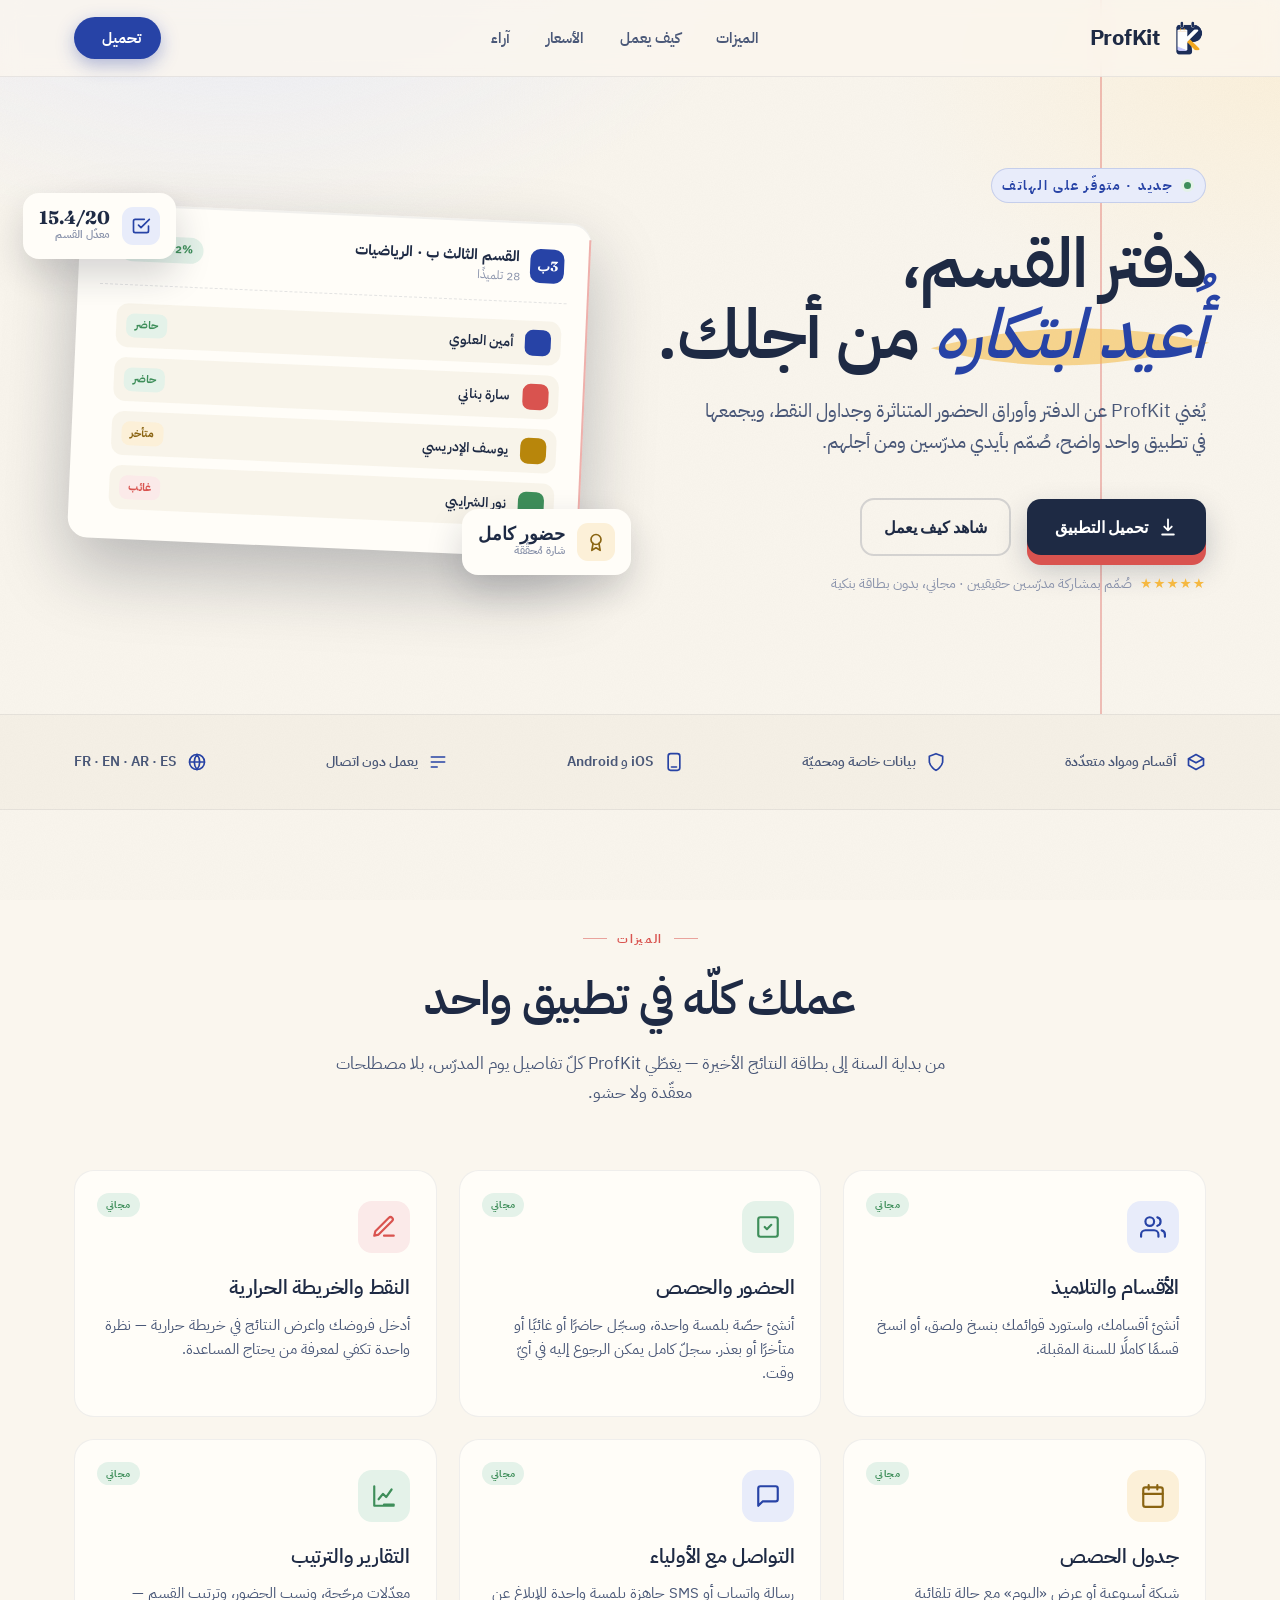
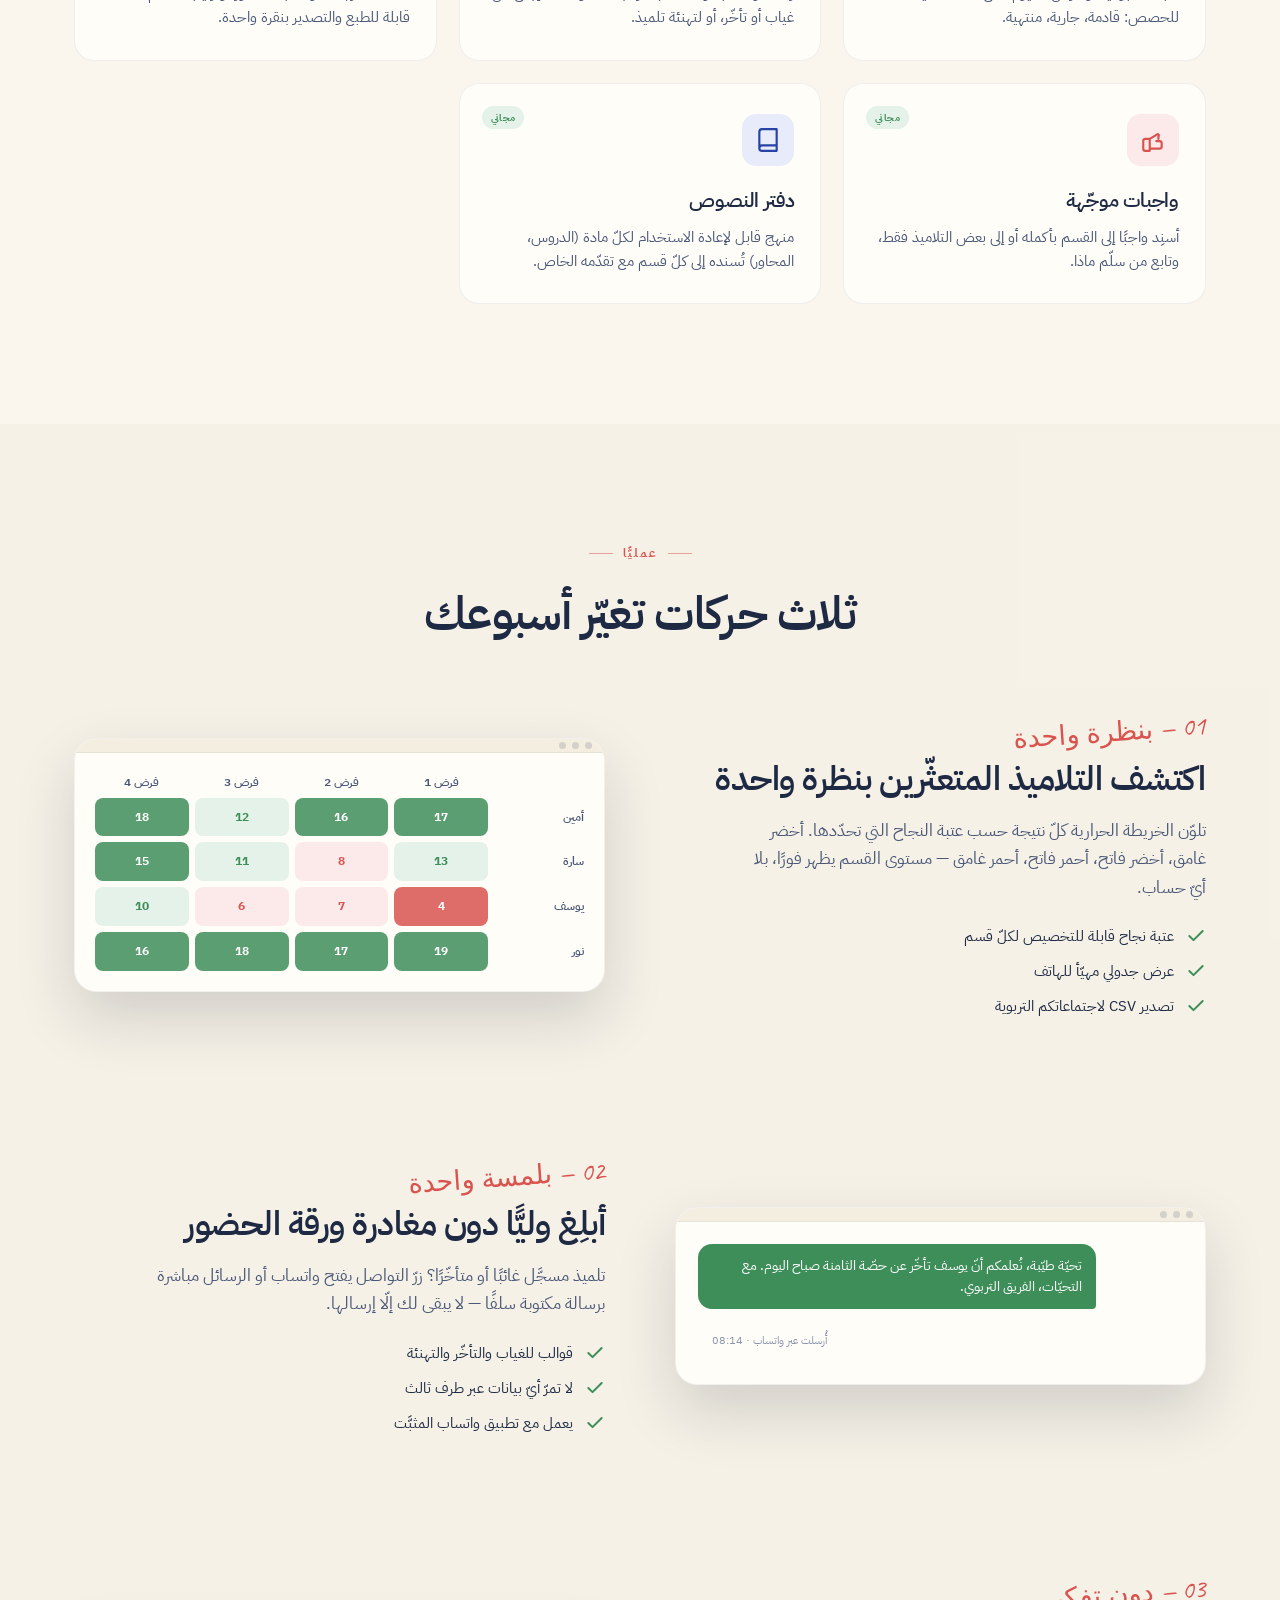
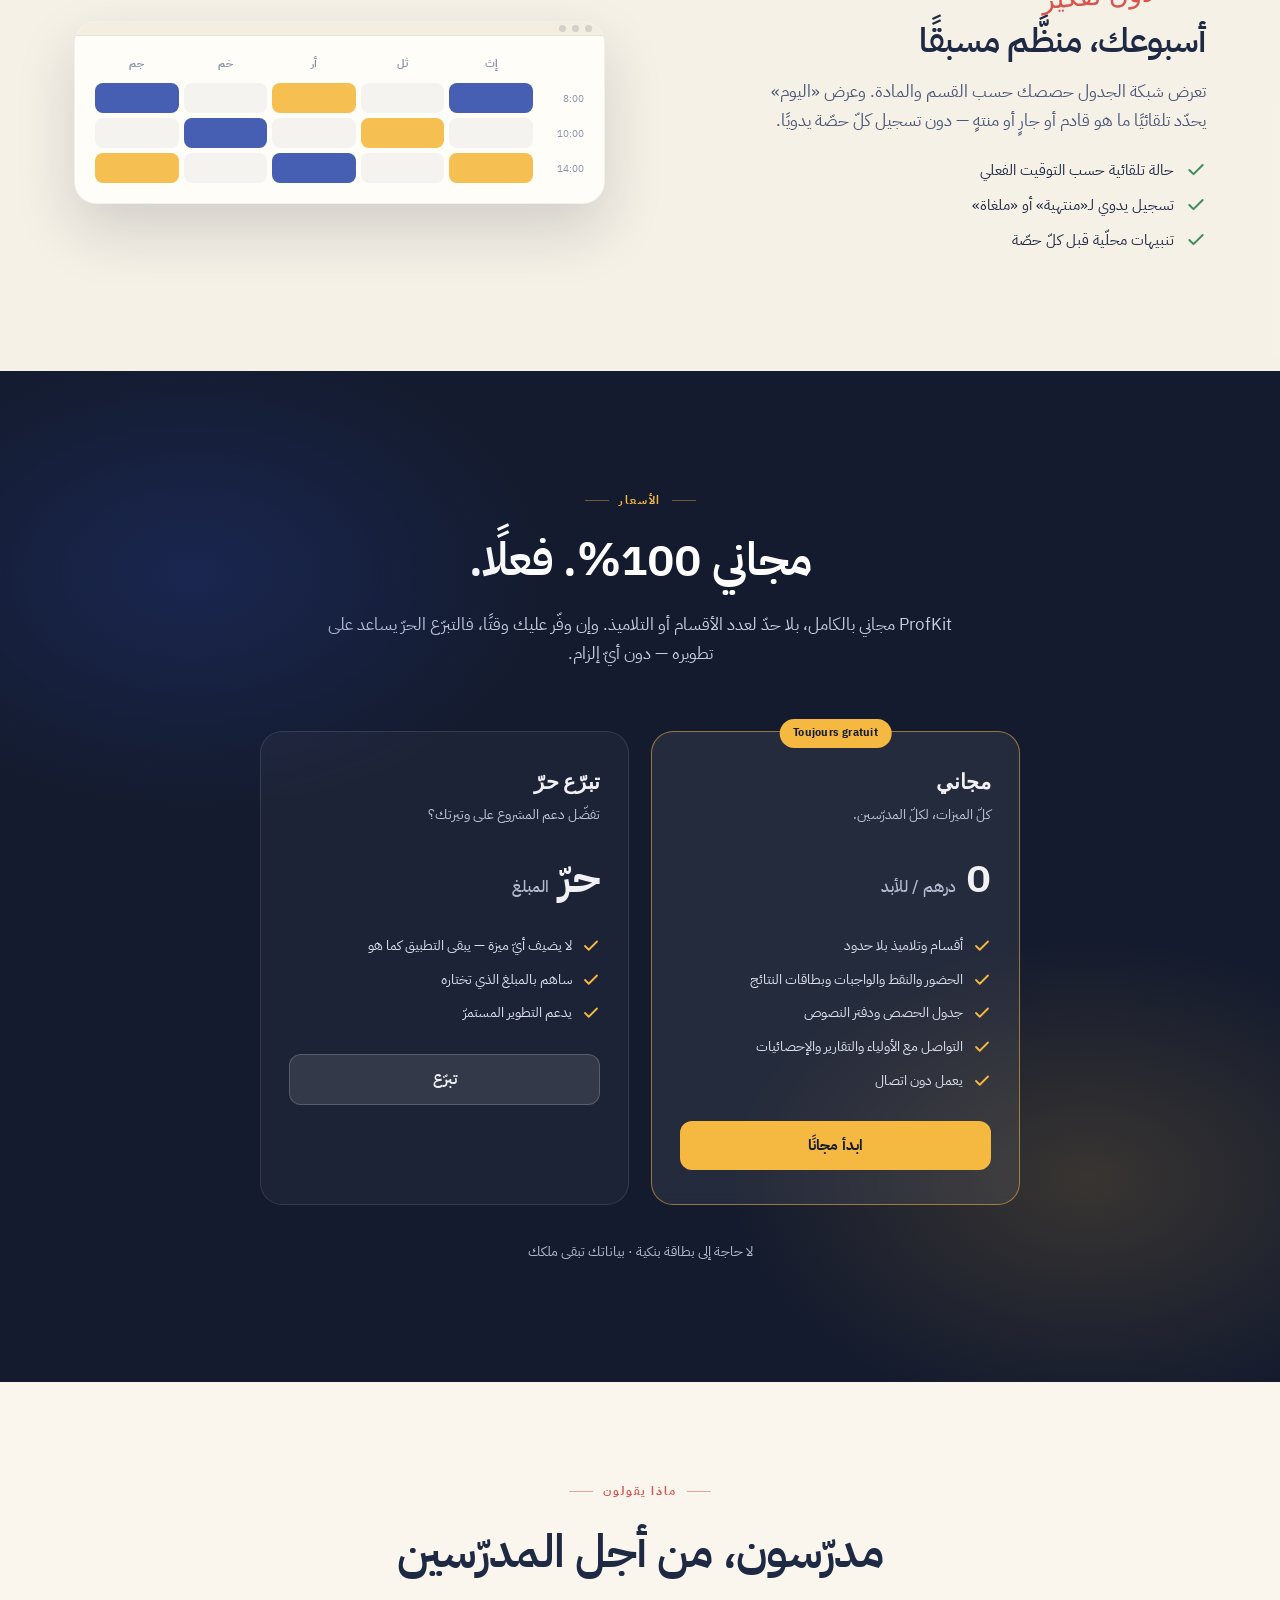
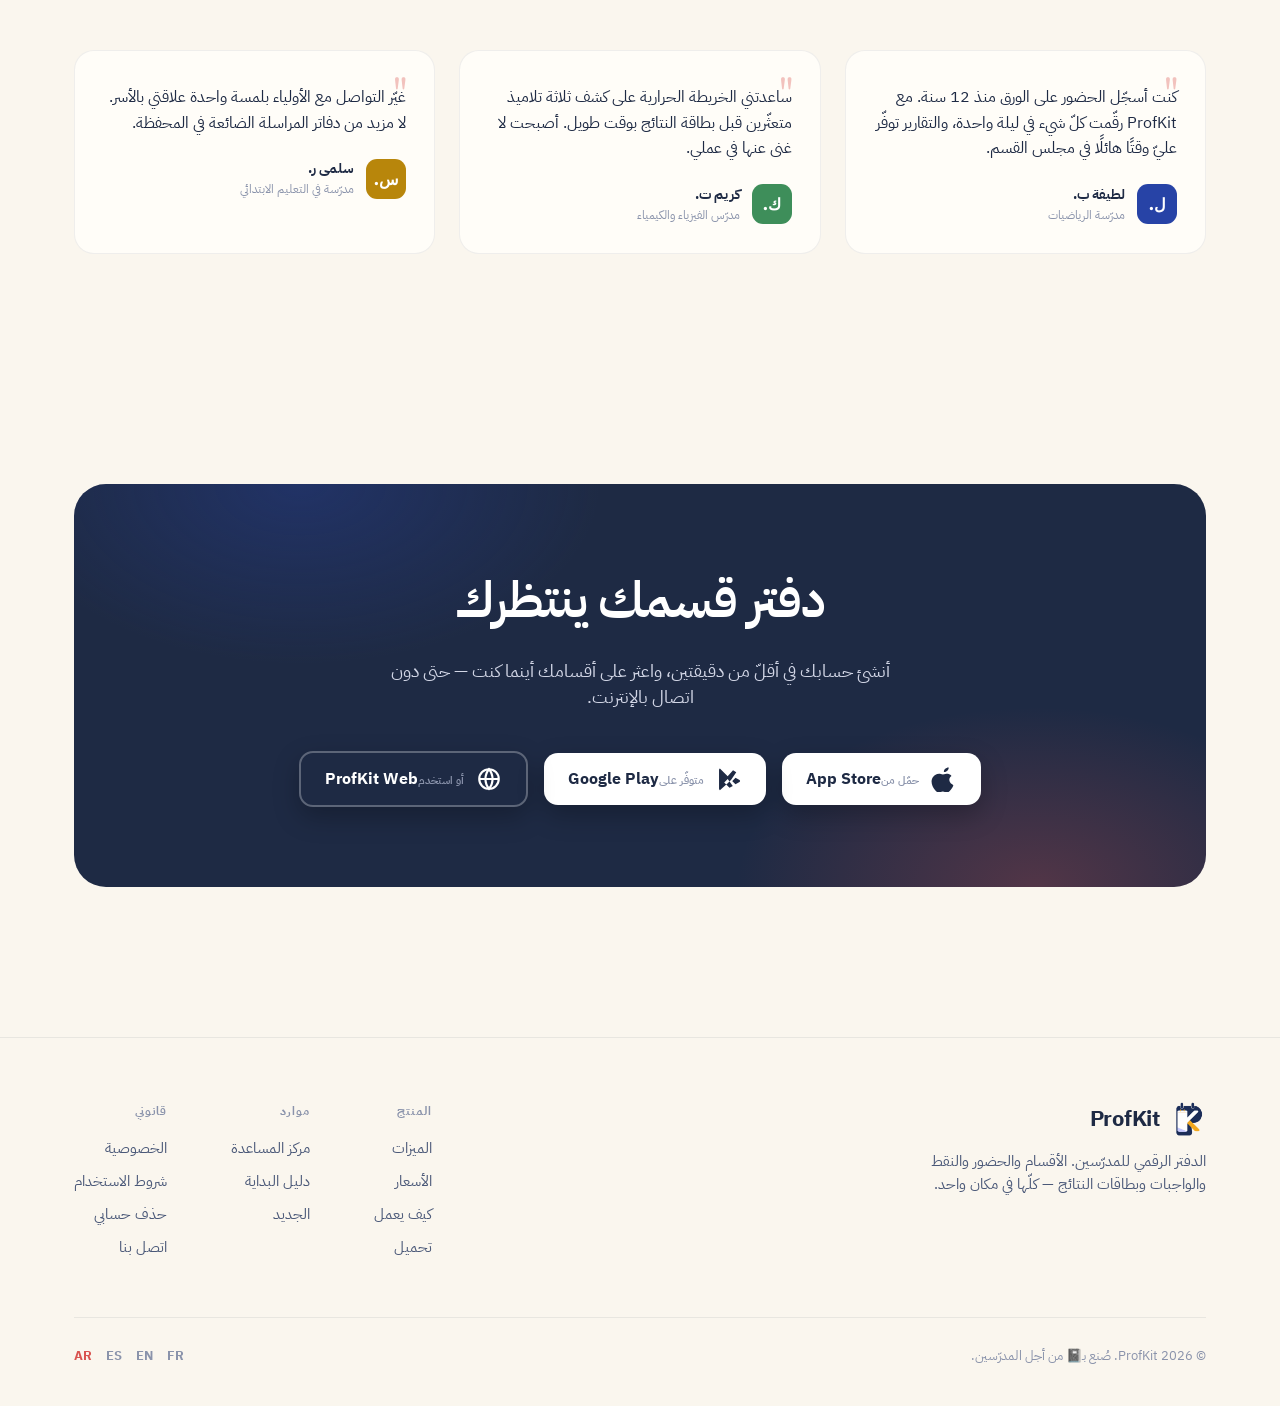
==== ar/index.html @ 63610c93 "Site public en quatre langues, sitemap et URL canoniques Présentation : générée depuis _i18n/source." ====
<!doctype html>
<html lang="ar" dir="rtl">
<head>
<meta charset="UTF-8" />
<meta name="viewport" content="width=device-width, initial-scale=1, viewport-fit=cover" />
<title>ProfKit — دفتر المدرّس الرقمي</title>
<meta name="description" content="ProfKit: الأقسام والحضور والنقط والواجبات وجدول الحصص وبطاقات النتائج — دفتر المدرّس من جديد. مجاني 100%، مع إمكانية التبرّع." />
<link rel="icon" href="[data-uri]" />

<link rel="preconnect" href="https://fonts.googleapis.com">
<link rel="preconnect" href="https://fonts.gstatic.com" crossorigin>
<link href="https://fonts.googleapis.com/css2?family=Fraunces:ital,opsz,wght@0,9..144,400;0,9..144,500;0,9..144,600;0,9..144,700;1,9..144,500&family=Caveat:wght@600;700&family=Source+Serif+4:ital,opsz,wght@0,8..60,400;0,8..60,500;0,8..60,600;1,8..60,500&display=swap" rel="stylesheet">

<style>
:root{
  --paper: 250 246 238;
  --paper-soft: 244 238 225;
  --paper-card: 255 253 248;
  --ink: 30 42 68;
  --ink-soft: 74 88 120;
  --ink-faint: 138 147 171;
  --pen: 39 67 166;
  --pen-deep: 29 51 128;
  --pen-wash: 232 236 250;
  --margin: 217 83 79;
  --margin-wash: 251 234 233;
  --highlight: 245 184 65;
  --highlight-wash: 252 240 216;
  --leaf: 62 142 90;
  --leaf-wash: 228 242 233;
  --navy: 20 27 46;
  --navy-soft: 30 40 66;
}
*,*::before,*::after{box-sizing:border-box;margin:0;padding:0}
html{scroll-behavior:smooth}
body{
  background: rgb(var(--paper));
  color: rgb(var(--ink));
  font-family:'Source Serif 4', Georgia, serif;
  line-height:1.5;
  -webkit-font-smoothing:antialiased;
  overflow-x:hidden;
}
img{max-width:100%;display:block}
a{color:inherit;text-decoration:none}
.display{font-family:'Fraunces', Georgia, serif;}
.hand{font-family:'Caveat', cursive;}

/* paper grain */
body::before{
  content:'';
  position:fixed; inset:0;
  pointer-events:none;
  z-index:1;
  opacity:.5;
  mix-blend-mode:multiply;
  background-image:url("data:image/svg+xml,%3Csvg xmlns='http://www.w3.org/2000/svg' width='180' height='180'%3E%3Cfilter id='n'%3E%3CfeTurbulence type='fractalNoise' baseFrequency='0.9' numOctaves='2' stitchTiles='stitch'/%3E%3CfeColorMatrix type='matrix' values='0 0 0 0 0  0 0 0 0 0  0 0 0 0 0  0 0 0 0.035 0'/%3E%3C/filter%3E%3Crect width='100%25' height='100%25' filter='url(%23n)'/%3E%3C/svg%3E");
}

.wrap{max-width:1180px; margin:0 auto; padding:0 24px}

/* ---------------- Nav ---------------- */
header.nav{
  position:fixed; top:0; left:0; right:0; z-index:100;
  background: rgb(var(--paper) / .82);
  backdrop-filter: blur(10px) saturate(1.4);
  border-bottom:1px solid rgb(var(--ink) / .08);
  transition: box-shadow .3s ease;
}
header.nav.scrolled{ box-shadow: 0 6px 24px rgb(var(--ink) / .06); }
.nav-inner{ display:flex; align-items:center; justify-content:space-between; height:76px; }
.brand{ display:flex; align-items:center; gap:12px; }
.brand img{ height:34px; width:auto; }
.brand-name{ font-family:'Fraunces', serif; font-weight:700; font-size:1.4rem; letter-spacing:-.01em; }
.nav-links{ display:flex; align-items:center; gap:36px; }
.nav-links a{
  font-size:.95rem; font-weight:600; color: rgb(var(--ink-soft));
  position:relative; padding:4px 0;
}
.nav-links a::after{
  content:''; position:absolute; left:0; bottom:-2px; height:2px; width:0;
  background: rgb(var(--margin)); transition: width .25s ease;
}
.nav-links a:hover{ color: rgb(var(--ink)); }
.nav-links a:hover::after{ width:100%; }
.nav-cta{
  display:inline-flex; align-items:center; gap:8px;
  background: rgb(var(--pen)); color:#fff !important;
  padding:10px 20px; border-radius:999px; font-weight:700; font-size:.92rem;
  box-shadow: 0 6px 18px rgb(var(--pen) / .35);
  transition: transform .2s ease, box-shadow .2s ease;
}
.nav-cta:hover{ transform: translateY(-2px); box-shadow: 0 10px 24px rgb(var(--pen) / .42); }
.nav-toggle{ display:none; }

/* ---------------- Hero ---------------- */
.hero{
  position:relative;
  padding:168px 0 120px;
  overflow:hidden;
  background:
    radial-gradient(ellipse 900px 500px at 18% -8%, rgb(var(--pen-wash) / .9), transparent 60%),
    radial-gradient(ellipse 700px 500px at 100% 10%, rgb(var(--highlight-wash) / .8), transparent 55%);
}
.hero .wrap{ position:relative; display:grid; grid-template-columns: 1.05fr .95fr; gap:56px; align-items:center; z-index:2; }
.hero-margin-rule{
  position:absolute; top:0; bottom:0; left:calc((100vw - 1180px)/2 + 128px);
  width:2px; background: rgb(var(--margin) / .35);
  z-index:1;
}
.eyebrow{
  display:inline-flex; align-items:center; gap:10px;
  font-size:.8rem; font-weight:700; letter-spacing:.14em; text-transform:uppercase;
  color: rgb(var(--pen)); background: rgb(var(--pen-wash)); border:1px solid rgb(var(--pen) / .18);
  padding:7px 14px 7px 10px; border-radius:999px; margin-bottom:26px;
}
.eyebrow .dot{ width:7px; height:7px; border-radius:50%; background: rgb(var(--leaf)); box-shadow:0 0 0 3px rgb(var(--leaf-wash)); }
h1.hero-title{
  font-size: clamp(2.6rem, 5.4vw, 4.4rem);
  font-weight:600; line-height:1.02; letter-spacing:-.02em;
  color: rgb(var(--ink));
}
h1.hero-title em{
  font-style:italic; font-weight:500; color: rgb(var(--pen));
  position:relative; display:inline-block;
}
h1.hero-title .stamp-word{ position:relative; display:inline-block; }
h1.hero-title .stamp-word svg{ position:absolute; left:-4%; top:-14%; width:108%; height:135%; z-index:-1; }
.hero-sub{
  margin-top:26px; font-size:1.2rem; color: rgb(var(--ink-soft)); max-width:46ch; line-height:1.6;
}
.hero-actions{ display:flex; flex-wrap:wrap; align-items:center; gap:16px; margin-top:40px; }
.btn{
  display:inline-flex; align-items:center; gap:10px; justify-content:center;
  font-weight:700; font-size:1rem; border-radius:14px; cursor:pointer; border:none;
  font-family:'Source Serif 4', Georgia, serif;
  transition: transform .22s cubic-bezier(.2,.8,.2,1), box-shadow .22s ease, background .22s ease;
}
.btn-primary{
  background: rgb(var(--ink)); color:#fff; padding:16px 28px;
  box-shadow: 0 10px 0 rgb(var(--margin)), 0 14px 30px rgb(var(--ink) / .25);
}
.btn-primary:hover{ transform: translate(0,-3px); box-shadow: 0 13px 0 rgb(var(--margin)), 0 20px 36px rgb(var(--ink) / .3); }
.btn-primary:active{ transform: translate(0,2px); box-shadow: 0 6px 0 rgb(var(--margin)), 0 8px 18px rgb(var(--ink) / .25); }
.btn-ghost{
  background: transparent; color: rgb(var(--ink)); padding:15px 22px;
  border:2px solid rgb(var(--ink) / .16);
}
.btn-ghost:hover{ border-color: rgb(var(--ink) / .4); transform: translateY(-2px); }
.btn svg{ width:20px; height:20px; flex:none; }
.hero-note{ margin-top:18px; font-size:.85rem; color: rgb(var(--ink-faint)); display:flex; align-items:center; gap:8px; }
.stars{ color: rgb(var(--highlight)); letter-spacing:1px; }

/* hero visual: notebook mock */
.hero-visual{ position:relative; perspective:1600px; }
.book-mock{
  position:relative; background: rgb(var(--paper-card));
  border-radius:20px; box-shadow: 0 30px 70px rgb(20 27 46 / .28), 0 2px 0 rgb(var(--ink) / .06) inset;
  transform: rotate(2.5deg);
  padding:22px 22px 26px;
  animation: float 6s ease-in-out infinite;
}
@keyframes float{ 0%,100%{ transform: rotate(2.5deg) translateY(0);} 50%{ transform: rotate(2.5deg) translateY(-10px);} }
.book-mock::before{
  content:''; position:absolute; left:0; top:16px; bottom:16px; width:2px; background: rgb(var(--margin) / .45);
}
.book-topbar{ display:flex; align-items:center; justify-content:space-between; padding:2px 4px 16px 18px; border-bottom:1px dashed rgb(var(--ink)/.12); }
.book-topbar .who{ display:flex; align-items:center; gap:10px; }
.avatar-sm{ width:34px; height:34px; border-radius:10px; background: rgb(var(--pen)); color:#fff; display:flex; align-items:center; justify-content:center; font-family:'Fraunces',serif; font-weight:700; font-size:.85rem; }
.book-topbar .name{ font-weight:700; font-size:.92rem; }
.book-topbar .sub{ font-size:.75rem; color: rgb(var(--ink-faint)); }
.pill{ font-size:.7rem; font-weight:700; background: rgb(var(--leaf-wash)); color: rgb(var(--leaf)); padding:5px 10px; border-radius:999px; }
.book-body{ padding:18px 4px 4px 18px; display:flex; flex-direction:column; gap:10px; }
.roll-row{ display:flex; align-items:center; gap:12px; padding:9px 10px; border-radius:12px; background: rgb(var(--paper-soft) / .6); }
.roll-row .dot-ava{ width:26px; height:26px; border-radius:8px; flex:none; }
.roll-row .rname{ font-size:.85rem; font-weight:600; flex:1; }
.chip{ font-size:.68rem; font-weight:700; padding:4px 9px; border-radius:8px; }
.chip.present{ background: rgb(var(--leaf-wash)); color: rgb(var(--leaf)); }
.chip.late{ background: rgb(var(--highlight-wash)); color:#8a6412; }
.chip.absent{ background: rgb(var(--margin-wash)); color: rgb(var(--margin)); }
.float-card{
  position:absolute; background: rgb(var(--paper-card)); border-radius:16px; padding:14px 16px;
  box-shadow: 0 16px 36px rgb(20 27 46 / .18); display:flex; align-items:center; gap:12px;
}
.float-card.grade{ top:-6%; right:-10%; animation: float 5s ease-in-out infinite; animation-delay:.3s; }
.float-card.badge{ bottom:-8%; left:-9%; animation: float 5.6s ease-in-out infinite; animation-delay:.6s; }
.float-card .ico{ width:38px; height:38px; border-radius:11px; display:flex; align-items:center; justify-content:center; flex:none; }
.float-card.grade .ico{ background: rgb(var(--pen-wash)); color: rgb(var(--pen)); }
.float-card.badge .ico{ background: rgb(var(--highlight-wash)); color:#8a6412; }
.float-card .big{ font-family:'Fraunces',serif; font-weight:700; font-size:1.15rem; line-height:1; }
.float-card .lbl{ font-size:.7rem; color: rgb(var(--ink-faint)); font-weight:600; }

/* ---------------- Logo strip ---------------- */
.strip{ padding:36px 0; border-top:1px solid rgb(var(--ink)/.07); border-bottom:1px solid rgb(var(--ink)/.07); background: rgb(var(--paper-soft)/.5); }
.strip .wrap{ display:flex; align-items:center; justify-content:space-between; gap:28px; flex-wrap:wrap; }
.strip-item{ display:flex; align-items:center; gap:10px; font-size:.9rem; font-weight:600; color: rgb(var(--ink-soft)); white-space:nowrap; }
.strip-item svg{ width:20px; height:20px; color: rgb(var(--pen)); flex:none; }

/* ---------------- Section shell ---------------- */
section{ padding:120px 0; position:relative; }
.section-head{ max-width:640px; margin:0 auto 64px; text-align:center; }
.kicker{
  font-size:.78rem; font-weight:700; letter-spacing:.16em; text-transform:uppercase; color: rgb(var(--margin));
  display:flex; align-items:center; justify-content:center; gap:10px; margin-bottom:16px;
}
.kicker::before,.kicker::after{ content:''; width:24px; height:1px; background: rgb(var(--margin)/.5); }
.section-title{ font-size: clamp(2rem, 3.6vw, 2.9rem); font-weight:600; letter-spacing:-.015em; }
.section-sub{ margin-top:16px; font-size:1.08rem; color: rgb(var(--ink-soft)); line-height:1.65; }

/* ---------------- Features grid ---------------- */
.feat-grid{ display:grid; grid-template-columns:repeat(3,1fr); gap:22px; }
.feat-card{
  background: rgb(var(--paper-card)); border:1px solid rgb(var(--ink)/.07); border-radius:20px; padding:30px 26px;
  position:relative; overflow:hidden;
  opacity:0; transform: translateY(28px);
  transition: transform .5s cubic-bezier(.2,.8,.2,1), box-shadow .3s ease, border-color .3s ease;
}
.feat-card.in{ opacity:1; transform:none; }
.feat-card:hover{ box-shadow: 0 20px 40px rgb(20 27 46 / .1); border-color: rgb(var(--ink)/.14); transform: translateY(-6px); }
.feat-card .fico{
  width:52px; height:52px; border-radius:14px; display:flex; align-items:center; justify-content:center; margin-bottom:20px;
}
.feat-card .fico svg{ width:26px; height:26px; }
.feat-card h3{ font-family:'Fraunces',serif; font-weight:600; font-size:1.22rem; margin-bottom:10px; letter-spacing:-.01em; }
.feat-card p{ color: rgb(var(--ink-soft)); font-size:.95rem; line-height:1.6; }
.feat-card .tag{
  position:absolute; top:22px; right:22px; font-size:.65rem; font-weight:700; letter-spacing:.04em;
  padding:4px 9px; border-radius:999px; text-transform:uppercase;
}
.tag.free{ background: rgb(var(--leaf-wash)); color: rgb(var(--leaf)); }
.tag.pro{ background: rgb(var(--highlight-wash)); color:#8a6412; }

/* icon color variants */
.c-pen{ background: rgb(var(--pen-wash)); color: rgb(var(--pen)); }
.c-margin{ background: rgb(var(--margin-wash)); color: rgb(var(--margin)); }
.c-leaf{ background: rgb(var(--leaf-wash)); color: rgb(var(--leaf)); }
.c-gold{ background: rgb(var(--highlight-wash)); color:#8a6412; }

/* ---------------- Showcase (alternating) ---------------- */
.showcase{ display:flex; flex-direction:column; gap:140px; }
.show-row{ display:grid; grid-template-columns:1fr 1fr; gap:70px; align-items:center; }
.show-row.rev .show-copy{ order:2; }
.show-row.rev .show-visual{ order:1; }
.show-index{ font-family:'Caveat', cursive; font-size:1.7rem; color: rgb(var(--margin)); transform: rotate(-4deg); display:inline-block; margin-bottom:8px; }
.show-copy h3{ font-family:'Fraunces',serif; font-weight:600; font-size:2.1rem; letter-spacing:-.015em; margin-bottom:18px; line-height:1.12; }
.show-copy p{ color: rgb(var(--ink-soft)); font-size:1.05rem; line-height:1.7; margin-bottom:22px; max-width:46ch; }
.show-list{ display:flex; flex-direction:column; gap:12px; }
.show-list li{ display:flex; align-items:flex-start; gap:12px; font-size:.96rem; color: rgb(var(--ink)); }
.show-list li svg{ width:20px; height:20px; flex:none; margin-top:2px; color: rgb(var(--leaf)); }
.show-visual{ position:relative; }
.show-visual .card{
  background: rgb(var(--paper-card)); border-radius:22px; box-shadow: 0 26px 60px rgb(20 27 46 / .16);
  border:1px solid rgb(var(--ink)/.06); overflow:hidden;
}
.mini-bar{ height:14px; background: rgb(var(--paper-soft)); border-bottom:1px solid rgb(var(--ink)/.06); display:flex; align-items:center; gap:6px; padding:0 12px; }
.mini-bar span{ width:7px; height:7px; border-radius:50%; background: rgb(var(--ink)/.15); }

/* heatmap demo */
.heatmap{ padding:20px; display:grid; grid-template-columns: 90px repeat(4,1fr); gap:6px; }
.heatmap .hcell{ border-radius:8px; padding:10px 6px; text-align:center; font-size:.78rem; font-weight:700; }
.heatmap .hname{ font-size:.78rem; font-weight:600; display:flex; align-items:center; color: rgb(var(--ink-soft)); }
.hh1{ background: rgb(var(--leaf) / .85); color:#fff; }
.hh2{ background: rgb(var(--leaf-wash)); color: rgb(var(--leaf)); }
.hh3{ background: rgb(var(--margin-wash)); color: rgb(var(--margin)); }
.hh4{ background: rgb(var(--margin) / .85); color:#fff; }

/* schedule grid demo */
.sched{ padding:20px; display:grid; grid-template-columns: 46px repeat(5,1fr); gap:5px; }
.sched .shead{ font-size:.68rem; font-weight:700; color: rgb(var(--ink-faint)); text-align:center; padding-bottom:6px; }
.sched .stime{ font-size:.65rem; color: rgb(var(--ink-faint)); padding-top:8px; }
.sched .sslot{ border-radius:8px; min-height:30px; }
.s-math{ background: rgb(var(--pen) / .85); }
.s-phys{ background: rgb(var(--highlight) / .9); }
.s-emp{ background: rgb(var(--ink)/.045); }

/* chat/whatsapp demo */
.chatcard{ padding:22px; display:flex; flex-direction:column; gap:12px; }
.bubble{ max-width:82%; padding:12px 14px; border-radius:14px; font-size:.86rem; line-height:1.5; }
.bubble.out{ align-self:flex-end; background: rgb(var(--leaf)); color:#fff; border-bottom-right-radius:4px; }
.bubble.meta{ font-size:.68rem; color: rgb(var(--ink-faint)); align-self:flex-end; }

/* ---------------- Monetization / pricing ---------------- */
.pricing-wrap{ background: rgb(var(--navy)); color: rgb(240 240 245); position:relative; overflow:hidden; }
.pricing-wrap::before{
  content:''; position:absolute; inset:0;
  background: radial-gradient(600px 400px at 15% 20%, rgb(var(--pen) / .28), transparent 60%),
              radial-gradient(600px 400px at 85% 80%, rgb(var(--highlight) / .16), transparent 60%);
}
.pricing-wrap .section-title, .pricing-wrap .kicker{ color:#fff; }
.pricing-wrap .kicker{ color: rgb(var(--highlight)); }
.pricing-wrap .kicker::before,.pricing-wrap .kicker::after{ background: rgb(var(--highlight)/.4); }
.pricing-wrap .section-sub{ color: rgb(200 206 224); }
.price-grid{ display:grid; grid-template-columns:repeat(3,1fr); gap:22px; position:relative; z-index:2; }
.price-card{
  background: rgb(255 255 255 / .04); border:1px solid rgb(255 255 255 / .1); border-radius:22px; padding:34px 28px;
  backdrop-filter: blur(6px);
  transition: transform .3s ease, border-color .3s ease, background .3s ease;
}
.price-card:hover{ transform: translateY(-6px); border-color: rgb(255 255 255 / .22); background: rgb(255 255 255 / .06); }
.price-card.featured{ border-color: rgb(var(--highlight) / .55); background: rgb(255 255 255 / .07); position:relative; }
.price-card.featured::after{
  content:'Toujours gratuit'; position:absolute; top:-13px; left:50%; transform:translateX(-50%);
  background: rgb(var(--highlight)); color: rgb(var(--navy)); font-size:.7rem; font-weight:800;
  padding:6px 14px; border-radius:999px; letter-spacing:.02em;
}
.price-name{ font-family:'Fraunces',serif; font-weight:600; font-size:1.3rem; margin-bottom:6px; }
.price-desc{ font-size:.88rem; color: rgb(190 196 218); margin-bottom:22px; }
.price-amount{ font-family:'Fraunces',serif; font-size:2.6rem; font-weight:600; }
.price-amount span{ font-size:1rem; font-weight:500; color: rgb(180 186 210); }
.price-list{ margin:26px 0 30px; display:flex; flex-direction:column; gap:12px; }
.price-list li{ display:flex; gap:10px; font-size:.9rem; color: rgb(220 224 238); align-items:flex-start; }
.price-list li svg{ width:18px; height:18px; color: rgb(var(--highlight)); flex:none; margin-top:2px; }
.price-btn{
  display:block; text-align:center; width:100%; padding:13px; border-radius:12px; font-weight:700; font-size:.94rem;
  background: rgb(255 255 255 / .1); border:1px solid rgb(255 255 255 / .18); transition: background .2s ease, transform .2s ease;
}
.price-btn:hover{ background: rgb(255 255 255 / .18); transform: translateY(-2px); }
.price-card.featured .price-btn{ background: rgb(var(--highlight)); color: rgb(var(--navy)); border:none; }
.price-card.featured .price-btn:hover{ background: rgb(255 205 110); }
.price-note{ text-align:center; margin-top:36px; font-size:.88rem; color: rgb(180 186 210); position:relative; z-index:2; }

/* ---------------- Testimonial ---------------- */
.testi-strip{ padding:100px 0; }
.testi-grid{ display:grid; grid-template-columns:repeat(3,1fr); gap:24px; }
.testi-card{
  background: rgb(var(--paper-card)); border:1px solid rgb(var(--ink)/.07); border-radius:20px; padding:28px;
  position:relative;
}
.testi-quote{ font-family:'Fraunces',serif; font-size:2.4rem; color: rgb(var(--margin)/.35); line-height:0; position:relative; top:14px; }
.testi-card p{ font-size:.98rem; line-height:1.65; color: rgb(var(--ink)); margin:6px 0 22px; }
.testi-who{ display:flex; align-items:center; gap:12px; }
.testi-who .ava{ width:40px; height:40px; border-radius:11px; display:flex; align-items:center; justify-content:center; font-family:'Fraunces',serif; font-weight:700; color:#fff; }
.testi-who .n{ font-weight:700; font-size:.9rem; }
.testi-who .r{ font-size:.78rem; color: rgb(var(--ink-faint)); }

/* ---------------- Platforms / final CTA ---------------- */
.cta-final{ position:relative; padding:130px 0 150px; overflow:hidden; }
.cta-card{
  background: rgb(var(--ink)); color:#fff; border-radius:32px; padding:80px 60px; text-align:center; position:relative; overflow:hidden;
}
.cta-card::before{
  content:''; position:absolute; inset:0;
  background: radial-gradient(500px 300px at 20% 0%, rgb(var(--pen)/.35), transparent 60%),
              radial-gradient(500px 300px at 85% 100%, rgb(var(--margin)/.28), transparent 60%);
}
.cta-card > *{ position:relative; z-index:2; }
.cta-card h2{ font-family:'Fraunces',serif; font-weight:600; font-size: clamp(2rem,4vw,3.1rem); letter-spacing:-.02em; max-width:16ch; margin:0 auto 20px; }
.cta-card p{ color: rgb(210 214 230); font-size:1.1rem; max-width:48ch; margin:0 auto 40px; }
.store-row{ display:flex; align-items:center; justify-content:center; gap:16px; flex-wrap:wrap; }
.store-btn{
  display:flex; align-items:center; gap:12px; background:#fff; color: rgb(var(--ink)); padding:13px 24px; border-radius:14px;
  font-weight:700; transition: transform .2s ease, box-shadow .2s ease; box-shadow:0 10px 26px rgb(0 0 0/.25);
}
.store-btn:hover{ transform: translateY(-3px); }
.store-btn svg{ width:26px; height:26px; }
.store-btn .stxt{ text-align:left; line-height:1.15; }
.store-btn .stxt .s1{ font-size:.68rem; color: rgb(var(--ink-faint)); font-weight:600; }
.store-btn .stxt .s2{ font-size:1rem; }
.web-btn{ background: transparent; border:2px solid rgb(255 255 255/.28); color:#fff; }
.web-btn:hover{ border-color:#fff; }

/* ---------------- Footer ---------------- */
footer{ padding:64px 0 40px; border-top:1px solid rgb(var(--ink)/.08); }
.foot-top{ display:flex; justify-content:space-between; gap:40px; flex-wrap:wrap; margin-bottom:48px; }
.foot-brand{ max-width:320px; }
.foot-brand .brand{ margin-bottom:14px; }
.foot-brand p{ color: rgb(var(--ink-soft)); font-size:.92rem; line-height:1.6; }
.foot-cols{ display:flex; gap:64px; flex-wrap:wrap; }
.foot-col h4{ font-size:.78rem; letter-spacing:.08em; text-transform:uppercase; color: rgb(var(--ink-faint)); margin-bottom:16px; font-weight:700; }
.foot-col a{ display:block; font-size:.92rem; color: rgb(var(--ink-soft)); margin-bottom:11px; transition: color .2s ease; }
.foot-col a:hover{ color: rgb(var(--pen)); }
.foot-bottom{ display:flex; justify-content:space-between; align-items:center; flex-wrap:wrap; gap:14px; padding-top:28px; border-top:1px solid rgb(var(--ink)/.08); font-size:.82rem; color: rgb(var(--ink-faint)); }
.foot-langs{ display:flex; gap:14px; }
.foot-langs a{ color: rgb(var(--ink-faint)); text-decoration:none; font-weight:700; transition: color .2s ease; }
.foot-langs a:hover{ color: rgb(var(--margin)); }
.foot-langs a[aria-current="page"]{ color: rgb(var(--margin)); }

/* ---------------- reveal utility ---------------- */
[data-reveal]{ opacity:0; transform: translateY(24px); transition: opacity .6s cubic-bezier(.2,.8,.2,1), transform .6s cubic-bezier(.2,.8,.2,1); }
[data-reveal].in{ opacity:1; transform:none; }

/* ---------------- responsive ---------------- */
@media (max-width: 980px){
  .nav-links{ display:none; }
  .hero .wrap{ grid-template-columns:1fr; }
  .hero-visual{ order:-1; max-width:460px; margin:0 auto; }
  .hero-margin-rule{ display:none; }
  .feat-grid{ grid-template-columns:repeat(2,1fr); }
  .show-row, .show-row.rev{ grid-template-columns:1fr; }
  .show-row.rev .show-copy, .show-row.rev .show-visual{ order:initial; }
  .price-grid{ grid-template-columns:1fr; max-width:420px; margin:0 auto; }
  .testi-grid{ grid-template-columns:1fr; }
  .cta-card{ padding:60px 28px; }
  .strip .wrap{ justify-content:center; }
}
@media (max-width: 620px){
  .feat-grid{ grid-template-columns:1fr; }
  .hero{ padding-top:120px; }
  section{ padding:80px 0; }
  .cta-card{ border-radius:24px; }
}
</style>
<link href="https://fonts.googleapis.com/css2?family=IBM+Plex+Sans+Arabic:wght@400;500;600;700&display=swap" rel="stylesheet">
<style>
/* --- Arabe : police et miroir de la mise en page ------------------------
   Les sept règles ci-dessous sont les seules propriétés à direction
   physique de la feuille principale. Tout le reste est symétrique ou géré
   par flexbox, qui suit déjà `dir`. */
[dir="rtl"] body,
[dir="rtl"] h1, [dir="rtl"] h2, [dir="rtl"] h3, [dir="rtl"] h4,
[dir="rtl"] .hero-title, [dir="rtl"] .section-title,
[dir="rtl"] .price-amount, [dir="rtl"] .kicker, [dir="rtl"] .brand-name{
  font-family:'IBM Plex Sans Arabic', system-ui, 'Segoe UI', Tahoma, sans-serif;
}
[dir="rtl"] .nav-links a::after{ left:auto; right:0; }
[dir="rtl"] .hero-margin-rule{ left:auto; right:calc((100vw - 1180px)/2 + 128px); }
[dir="rtl"] .book-mock::before{ left:auto; right:0; }
[dir="rtl"] .float-card.grade{ right:auto; left:-10%; }
[dir="rtl"] .float-card.badge{ left:auto; right:-9%; }
[dir="rtl"] .feat-card .tag{ right:auto; left:22px; }
[dir="rtl"] .store-btn .stxt{ text-align:right; }
</style>
</head>
<body>

<header class="nav" id="siteNav">
  <div class="wrap nav-inner">
    <a href="#top" class="brand">
      <img src="[data-uri]" alt="ProfKit" />
      <span class="brand-name">ProfKit</span>
    </a>
    <nav class="nav-links">
      <a href="#fonctionnalites">الميزات</a>
      <a href="#comment">كيف يعمل</a>
      <a href="#tarifs">الأسعار</a>
      <a href="#avis">آراء</a>
    </nav>
    <a href="#telecharger" class="nav-cta">
      تحميل
      <svg viewBox="0 0 24 24" fill="none"><path d="M12 4v11m0 0-4-4m4 4 4-4M5 19h14" stroke="currentColor" stroke-width="2" stroke-linecap="round" stroke-linejoin="round"/></svg>
    </a>
  </div>
</header>

<main id="top">

  <!-- ============ HERO ============ -->
  <section class="hero">
    <div class="hero-margin-rule" aria-hidden="true"></div>
    <div class="wrap">
      <div class="hero-copy">
        <span class="eyebrow"><span class="dot"></span> جديد · متوفّر على الهاتف</span>
        <h1 class="hero-title">
          دفتر القسم،<br/>
          <span class="stamp-word">
            <svg viewBox="0 0 300 90" preserveAspectRatio="none"><path d="M8,55 Q150,90 292,50 Q150,20 8,55" fill="rgb(245 184 65 / .55)"/></svg>
            <em>أُعيد ابتكاره</em>
          </span> من أجلك.
        </h1>
        <p class="hero-sub">يُغني ProfKit عن الدفتر وأوراق الحضور المتناثرة وجداول النقط، ويجمعها في تطبيق واحد واضح، صُمّم بأيدي مدرّسين ومن أجلهم.</p>
        <div class="hero-actions">
          <a href="#telecharger" class="btn btn-primary">
            <svg viewBox="0 0 24 24" fill="none"><path d="M12 3v13m0 0-4.5-4.5M12 16l4.5-4.5M5 21h14" stroke="currentColor" stroke-width="2.2" stroke-linecap="round" stroke-linejoin="round"/></svg>
            تحميل التطبيق
          </a>
          <a href="#comment" class="btn btn-ghost">شاهد كيف يعمل</a>
        </div>
        <p class="hero-note"><span class="stars">★★★★★</span> صُمّم بمشاركة مدرّسين حقيقيين · مجاني، بدون بطاقة بنكية</p>
      </div>

      <div class="hero-visual" data-reveal>
        <div class="book-mock">
          <div class="book-topbar">
            <div class="who">
              <span class="avatar-sm">3ب</span>
              <div>
                <div class="name">القسم الثالث ب · الرياضيات</div>
                <div class="sub">28 تلميذًا</div>
              </div>
            </div>
            <span class="pill">92% حاضرون</span>
          </div>
          <div class="book-body">
            <div class="roll-row"><span class="dot-ava" style="background:#2743A6"></span><span class="rname">أمين العلوي</span><span class="chip present">حاضر</span></div>
            <div class="roll-row"><span class="dot-ava" style="background:#D9534F"></span><span class="rname">سارة بناني</span><span class="chip present">حاضر</span></div>
            <div class="roll-row"><span class="dot-ava" style="background:#B8860B"></span><span class="rname">يوسف الإدريسي</span><span class="chip late">متأخر</span></div>
            <div class="roll-row"><span class="dot-ava" style="background:#3E8E5A"></span><span class="rname">نور الشرايبي</span><span class="chip absent">غائب</span></div>
          </div>
        </div>
        <div class="float-card grade">
          <div class="ico"><svg viewBox="0 0 24 24" fill="none" width="20" height="20"><path d="M9 11l3 3L22 4M21 12v6a2 2 0 0 1-2 2H5a2 2 0 0 1-2-2V6a2 2 0 0 1 2-2h11" stroke="currentColor" stroke-width="2" stroke-linecap="round" stroke-linejoin="round"/></svg></div>
          <div><div class="big">15.4/20</div><div class="lbl">معدّل القسم</div></div>
        </div>
        <div class="float-card badge">
          <div class="ico"><svg viewBox="0 0 24 24" fill="none" width="20" height="20"><path d="M12 15a6 6 0 1 0 0-12 6 6 0 0 0 0 12Z" stroke="currentColor" stroke-width="2"/><path d="M8.5 13.5 7 22l5-3 5 3-1.5-8.5" stroke="currentColor" stroke-width="2" stroke-linecap="round" stroke-linejoin="round"/></svg></div>
          <div><div class="big">حضور كامل</div><div class="lbl">شارة مُحقَّقة</div></div>
        </div>
      </div>
    </div>
  </section>

  <!-- ============ LOGO / TRUST STRIP ============ -->
  <div class="strip">
    <div class="wrap">
      <div class="strip-item"><svg viewBox="0 0 24 24" fill="none"><path d="M12 3 3 8l9 5 9-5-9-5Z" stroke="currentColor" stroke-width="2" stroke-linejoin="round"/><path d="M3 8v8l9 5 9-5V8" stroke="currentColor" stroke-width="2" stroke-linejoin="round"/></svg> أقسام ومواد متعدّدة</div>
      <div class="strip-item"><svg viewBox="0 0 24 24" fill="none"><path d="M12 22s8-4.5 8-11V5l-8-3-8 3v6c0 6.5 8 11 8 11Z" stroke="currentColor" stroke-width="2" stroke-linejoin="round"/></svg> بيانات خاصة ومحميّة</div>
      <div class="strip-item"><svg viewBox="0 0 24 24" fill="none"><rect x="5" y="2" width="14" height="20" rx="3" stroke="currentColor" stroke-width="2"/><path d="M9 18h6" stroke="currentColor" stroke-width="2" stroke-linecap="round"/></svg> iOS و Android</div>
      <div class="strip-item"><svg viewBox="0 0 24 24" fill="none"><path d="M4 6h16M4 12h16M4 18h7" stroke="currentColor" stroke-width="2" stroke-linecap="round"/></svg> يعمل دون اتصال</div>
      <div class="strip-item"><svg viewBox="0 0 24 24" fill="none"><circle cx="12" cy="12" r="9" stroke="currentColor" stroke-width="2"/><path d="M3 12h18M12 3a14 14 0 0 1 0 18 14 14 0 0 1 0-18Z" stroke="currentColor" stroke-width="2"/></svg> FR · EN · AR · ES</div>
    </div>
  </div>

  <!-- ============ FEATURES GRID ============ -->
  <section id="fonctionnalites">
    <div class="wrap">
      <div class="section-head" data-reveal>
        <span class="kicker">الميزات</span>
        <h2 class="section-title">عملك كلّه في تطبيق واحد</h2>
        <p class="section-sub">من بداية السنة إلى بطاقة النتائج الأخيرة — يغطّي ProfKit كلّ تفاصيل يوم المدرّس، بلا مصطلحات معقّدة ولا حشو.</p>
      </div>

      <div class="feat-grid">
        <div class="feat-card" data-reveal>
          <span class="tag free">مجاني</span>
          <div class="fico c-pen"><svg viewBox="0 0 24 24" fill="none"><path d="M17 21v-2a4 4 0 0 0-4-4H5a4 4 0 0 0-4 4v2M9 11a4 4 0 1 0 0-8 4 4 0 0 0 0 8ZM23 21v-2a4 4 0 0 0-3-3.87M16 3.13a4 4 0 0 1 0 7.75" stroke="currentColor" stroke-width="2" stroke-linecap="round" stroke-linejoin="round"/></svg></div>
          <h3>الأقسام والتلاميذ</h3>
          <p>أنشئ أقسامك، واستورد قوائمك بنسخ ولصق، أو انسخ قسمًا كاملًا للسنة المقبلة.</p>
        </div>

        <div class="feat-card" data-reveal>
          <span class="tag free">مجاني</span>
          <div class="fico c-leaf"><svg viewBox="0 0 24 24" fill="none"><path d="m9 12 2 2 4-4M5 3h14a2 2 0 0 1 2 2v14a2 2 0 0 1-2 2H5a2 2 0 0 1-2-2V5a2 2 0 0 1 2-2Z" stroke="currentColor" stroke-width="2" stroke-linecap="round" stroke-linejoin="round"/></svg></div>
          <h3>الحضور والحصص</h3>
          <p>أنشئ حصّة بلمسة واحدة، وسجّل حاضرًا أو غائبًا أو متأخرًا أو بعذر. سجلّ كامل يمكن الرجوع إليه في أيّ وقت.</p>
        </div>

        <div class="feat-card" data-reveal>
          <span class="tag free">مجاني</span>
          <div class="fico c-margin"><svg viewBox="0 0 24 24" fill="none"><path d="M12 20h9M16.5 3.5a2.12 2.12 0 0 1 3 3L7 19l-4 1 1-4 12.5-12.5Z" stroke="currentColor" stroke-width="2" stroke-linecap="round" stroke-linejoin="round"/></svg></div>
          <h3>النقط والخريطة الحرارية</h3>
          <p>أدخل فروضك واعرض النتائج في خريطة حرارية — نظرة واحدة تكفي لمعرفة من يحتاج المساعدة.</p>
        </div>

        <div class="feat-card" data-reveal>
          <span class="tag free">مجاني</span>
          <div class="fico c-gold"><svg viewBox="0 0 24 24" fill="none"><rect x="3" y="4" width="18" height="18" rx="2" stroke="currentColor" stroke-width="2"/><path d="M16 2v4M8 2v4M3 10h18" stroke="currentColor" stroke-width="2" stroke-linecap="round"/></svg></div>
          <h3>جدول الحصص</h3>
          <p>شبكة أسبوعية أو عرض «اليوم» مع حالة تلقائية للحصص: قادمة، جارية، منتهية.</p>
        </div>

        <div class="feat-card" data-reveal>
          <span class="tag free">مجاني</span>
          <div class="fico c-pen"><svg viewBox="0 0 24 24" fill="none"><path d="M21 15a2 2 0 0 1-2 2H7l-4 4V5a2 2 0 0 1 2-2h14a2 2 0 0 1 2 2v10Z" stroke="currentColor" stroke-width="2" stroke-linecap="round" stroke-linejoin="round"/></svg></div>
          <h3>التواصل مع الأولياء</h3>
          <p>رسالة واتساب أو SMS جاهزة بلمسة واحدة للإبلاغ عن غياب أو تأخّر، أو لتهنئة تلميذ.</p>
        </div>

        <div class="feat-card" data-reveal>
          <span class="tag free">مجاني</span>
          <div class="fico c-leaf"><svg viewBox="0 0 24 24" fill="none"><path d="M12 20h9M3 3v18h18M7 15l4-5 3 3 5-7" stroke="currentColor" stroke-width="2" stroke-linecap="round" stroke-linejoin="round"/></svg></div>
          <h3>التقارير والترتيب</h3>
          <p>معدّلات مرجّحة، ونسب الحضور، وترتيب القسم — قابلة للطبع والتصدير بنقرة واحدة.</p>
        </div>

        <div class="feat-card" data-reveal>
          <span class="tag free">مجاني</span>
          <div class="fico c-margin"><svg viewBox="0 0 24 24" fill="none"><path d="M9 11H5a2 2 0 0 0-2 2v7a2 2 0 0 0 2 2h4m0-11v11m0-11 6.5-4A1 1 0 0 1 17 8.79V11m-8 9h9a2 2 0 0 0 2-2v-3a2 2 0 0 0-2-2h-3" stroke="currentColor" stroke-width="2" stroke-linecap="round" stroke-linejoin="round"/></svg></div>
          <h3>واجبات موجّهة</h3>
          <p>أسنِد واجبًا إلى القسم بأكمله أو إلى بعض التلاميذ فقط، وتابع من سلّم ماذا.</p>
        </div>

        <div class="feat-card" data-reveal>
          <span class="tag free">مجاني</span>
          <div class="fico c-pen"><svg viewBox="0 0 24 24" fill="none"><path d="M4 19.5A2.5 2.5 0 0 1 6.5 17H20M4 4.5A2.5 2.5 0 0 1 6.5 2H20v20H6.5A2.5 2.5 0 0 1 4 19.5v-15Z" stroke="currentColor" stroke-width="2" stroke-linecap="round" stroke-linejoin="round"/></svg></div>
          <h3>دفتر النصوص</h3>
          <p>منهج قابل لإعادة الاستخدام لكلّ مادة (الدروس، المحاور) تُسنده إلى كلّ قسم مع تقدّمه الخاص.</p>
        </div>
      </div>
    </div>
  </section>

  <!-- ============ SHOWCASE ALTERNATING ============ -->
  <section id="comment" style="background: rgb(var(--paper-soft) / .5)">
    <div class="wrap">
      <div class="section-head" data-reveal>
        <span class="kicker">عمليًّا</span>
        <h2 class="section-title">ثلاث حركات تغيّر أسبوعك</h2>
      </div>

      <div class="showcase">
        <div class="show-row" data-reveal>
          <div class="show-copy">
            <span class="show-index">01 — بنظرة واحدة</span>
            <h3>اكتشف التلاميذ المتعثّرين بنظرة واحدة</h3>
            <p>تلوّن الخريطة الحرارية كلّ نتيجة حسب عتبة النجاح التي تحدّدها. أخضر غامق، أخضر فاتح، أحمر فاتح، أحمر غامق — مستوى القسم يظهر فورًا، بلا أيّ حساب.</p>
            <ul class="show-list">
              <li><svg viewBox="0 0 24 24" fill="none"><path d="M20 6 9 17l-5-5" stroke="currentColor" stroke-width="2.4" stroke-linecap="round" stroke-linejoin="round"/></svg> عتبة نجاح قابلة للتخصيص لكلّ قسم</li>
              <li><svg viewBox="0 0 24 24" fill="none"><path d="M20 6 9 17l-5-5" stroke="currentColor" stroke-width="2.4" stroke-linecap="round" stroke-linejoin="round"/></svg> عرض جدولي مهيّأ للهاتف</li>
              <li><svg viewBox="0 0 24 24" fill="none"><path d="M20 6 9 17l-5-5" stroke="currentColor" stroke-width="2.4" stroke-linecap="round" stroke-linejoin="round"/></svg> تصدير CSV لاجتماعاتكم التربوية</li>
            </ul>
          </div>
          <div class="show-visual">
            <div class="card">
              <div class="mini-bar"><span></span><span></span><span></span></div>
              <div class="heatmap">
                <div></div>
                <div class="hname" style="justify-content:center">فرض 1</div>
                <div class="hname" style="justify-content:center">فرض 2</div>
                <div class="hname" style="justify-content:center">فرض 3</div>
                <div class="hname" style="justify-content:center">فرض 4</div>

                <div class="hname">أمين</div>
                <div class="hcell hh1">17</div><div class="hcell hh1">16</div><div class="hcell hh2">12</div><div class="hcell hh1">18</div>

                <div class="hname">سارة</div>
                <div class="hcell hh2">13</div><div class="hcell hh3">8</div><div class="hcell hh2">11</div><div class="hcell hh1">15</div>

                <div class="hname">يوسف</div>
                <div class="hcell hh4">4</div><div class="hcell hh3">7</div><div class="hcell hh3">6</div><div class="hcell hh2">10</div>

                <div class="hname">نور</div>
                <div class="hcell hh1">19</div><div class="hcell hh1">17</div><div class="hcell hh1">18</div><div class="hcell hh1">16</div>
              </div>
            </div>
          </div>
        </div>

        <div class="show-row rev" data-reveal>
          <div class="show-copy">
            <span class="show-index">02 — بلمسة واحدة</span>
            <h3>أبلِغ وليًّا دون مغادرة ورقة الحضور</h3>
            <p>تلميذ مسجَّل غائبًا أو متأخّرًا؟ زرّ التواصل يفتح واتساب أو الرسائل مباشرة برسالة مكتوبة سلفًا — لا يبقى لك إلّا إرسالها.</p>
            <ul class="show-list">
              <li><svg viewBox="0 0 24 24" fill="none"><path d="M20 6 9 17l-5-5" stroke="currentColor" stroke-width="2.4" stroke-linecap="round" stroke-linejoin="round"/></svg> قوالب للغياب والتأخّر والتهنئة</li>
              <li><svg viewBox="0 0 24 24" fill="none"><path d="M20 6 9 17l-5-5" stroke="currentColor" stroke-width="2.4" stroke-linecap="round" stroke-linejoin="round"/></svg> لا تمرّ أيّ بيانات عبر طرف ثالث</li>
              <li><svg viewBox="0 0 24 24" fill="none"><path d="M20 6 9 17l-5-5" stroke="currentColor" stroke-width="2.4" stroke-linecap="round" stroke-linejoin="round"/></svg> يعمل مع تطبيق واتساب المثبَّت</li>
            </ul>
          </div>
          <div class="show-visual">
            <div class="card">
              <div class="mini-bar"><span></span><span></span><span></span></div>
              <div class="chatcard">
                <div class="bubble out">تحيّة طيّبة، نُعلمكم أنّ يوسف تأخّر عن حصّة الثامنة صباح اليوم. مع التحيّات، الفريق التربوي.</div>
                <div class="bubble meta">أُرسلت عبر واتساب · 08:14</div>
              </div>
            </div>
          </div>
        </div>

        <div class="show-row" data-reveal>
          <div class="show-copy">
            <span class="show-index">03 — دون تفكير</span>
            <h3>أسبوعك، منظَّم مسبقًا</h3>
            <p>تعرض شبكة الجدول حصصك حسب القسم والمادة. وعرض «اليوم» يحدّد تلقائيًا ما هو قادم أو جارٍ أو منتهٍ — دون تسجيل كلّ حصّة يدويًا.</p>
            <ul class="show-list">
              <li><svg viewBox="0 0 24 24" fill="none"><path d="M20 6 9 17l-5-5" stroke="currentColor" stroke-width="2.4" stroke-linecap="round" stroke-linejoin="round"/></svg> حالة تلقائية حسب التوقيت الفعلي</li>
              <li><svg viewBox="0 0 24 24" fill="none"><path d="M20 6 9 17l-5-5" stroke="currentColor" stroke-width="2.4" stroke-linecap="round" stroke-linejoin="round"/></svg> تسجيل يدوي لـ«منتهية» أو «ملغاة»</li>
              <li><svg viewBox="0 0 24 24" fill="none"><path d="M20 6 9 17l-5-5" stroke="currentColor" stroke-width="2.4" stroke-linecap="round" stroke-linejoin="round"/></svg> تنبيهات محلّية قبل كلّ حصّة</li>
            </ul>
          </div>
          <div class="show-visual">
            <div class="card">
              <div class="mini-bar"><span></span><span></span><span></span></div>
              <div class="sched">
                <div></div>
                <div class="shead">إث</div><div class="shead">ثل</div><div class="shead">أر</div><div class="shead">خم</div><div class="shead">جم</div>
                <div class="stime">8:00</div>
                <div class="sslot s-math"></div><div class="sslot s-emp"></div><div class="sslot s-phys"></div><div class="sslot s-emp"></div><div class="sslot s-math"></div>
                <div class="stime">10:00</div>
                <div class="sslot s-emp"></div><div class="sslot s-phys"></div><div class="sslot s-emp"></div><div class="sslot s-math"></div><div class="sslot s-emp"></div>
                <div class="stime">14:00</div>
                <div class="sslot s-phys"></div><div class="sslot s-emp"></div><div class="sslot s-math"></div><div class="sslot s-emp"></div><div class="sslot s-phys"></div>
              </div>
            </div>
          </div>
        </div>
      </div>
    </div>
  </section>

  <!-- ============ PRICING ============ -->
  <section id="tarifs" class="pricing-wrap">
    <div class="wrap">
      <div class="section-head" data-reveal>
        <span class="kicker">الأسعار</span>
        <h2 class="section-title">مجاني 100%. فعلًا.</h2>
        <p class="section-sub">ProfKit مجاني بالكامل، بلا حدّ لعدد الأقسام أو التلاميذ. وإن وفّر عليك وقتًا، فالتبرّع الحرّ يساعد على تطويره — دون أيّ إلزام.</p>
      </div>

      <div class="price-grid" style="grid-template-columns:repeat(2,1fr); max-width:760px; margin:0 auto;">
        <div class="price-card featured" data-reveal>
          <div class="price-name">مجاني</div>
          <div class="price-desc">كلّ الميزات، لكلّ المدرّسين.</div>
          <div class="price-amount">0 <span>درهم / للأبد</span></div>
          <ul class="price-list">
            <li><svg viewBox="0 0 24 24" fill="none"><path d="M20 6 9 17l-5-5" stroke="currentColor" stroke-width="2.4" stroke-linecap="round" stroke-linejoin="round"/></svg> أقسام وتلاميذ بلا حدود</li>
            <li><svg viewBox="0 0 24 24" fill="none"><path d="M20 6 9 17l-5-5" stroke="currentColor" stroke-width="2.4" stroke-linecap="round" stroke-linejoin="round"/></svg> الحضور والنقط والواجبات وبطاقات النتائج</li>
            <li><svg viewBox="0 0 24 24" fill="none"><path d="M20 6 9 17l-5-5" stroke="currentColor" stroke-width="2.4" stroke-linecap="round" stroke-linejoin="round"/></svg> جدول الحصص ودفتر النصوص</li>
            <li><svg viewBox="0 0 24 24" fill="none"><path d="M20 6 9 17l-5-5" stroke="currentColor" stroke-width="2.4" stroke-linecap="round" stroke-linejoin="round"/></svg> التواصل مع الأولياء والتقارير والإحصائيات</li>
            <li><svg viewBox="0 0 24 24" fill="none"><path d="M20 6 9 17l-5-5" stroke="currentColor" stroke-width="2.4" stroke-linecap="round" stroke-linejoin="round"/></svg> يعمل دون اتصال</li>
          </ul>
          <a href="#telecharger" class="price-btn">ابدأ مجانًا</a>
        </div>

        <div class="price-card" data-reveal>
          <div class="price-name">تبرّع حرّ</div>
          <div class="price-desc">تفضّل دعم المشروع على وتيرتك؟</div>
          <div class="price-amount">حرّ <span>المبلغ</span></div>
          <ul class="price-list">
            <li><svg viewBox="0 0 24 24" fill="none"><path d="M20 6 9 17l-5-5" stroke="currentColor" stroke-width="2.4" stroke-linecap="round" stroke-linejoin="round"/></svg> لا يضيف أيّ ميزة — يبقى التطبيق كما هو</li>
            <li><svg viewBox="0 0 24 24" fill="none"><path d="M20 6 9 17l-5-5" stroke="currentColor" stroke-width="2.4" stroke-linecap="round" stroke-linejoin="round"/></svg> ساهم بالمبلغ الذي تختاره</li>
            <li><svg viewBox="0 0 24 24" fill="none"><path d="M20 6 9 17l-5-5" stroke="currentColor" stroke-width="2.4" stroke-linecap="round" stroke-linejoin="round"/></svg> يدعم التطوير المستمرّ</li>
          </ul>
          <a href="#telecharger" class="price-btn">تبرّع</a>
        </div>
      </div>
      <p class="price-note">لا حاجة إلى بطاقة بنكية · بياناتك تبقى ملكك</p>
    </div>
  </section>

  <!-- ============ TESTIMONIALS ============ -->
  <section id="avis" class="testi-strip">
    <div class="wrap">
      <div class="section-head" data-reveal>
        <span class="kicker">ماذا يقولون</span>
        <h2 class="section-title">مدرّسون، من أجل المدرّسين</h2>
      </div>
      <div class="testi-grid">
        <div class="testi-card" data-reveal>
          <div class="testi-quote">"</div>
          <p>كنت أسجّل الحضور على الورق منذ 12 سنة. مع ProfKit رقّمت كلّ شيء في ليلة واحدة، والتقارير توفّر عليّ وقتًا هائلًا في مجلس القسم.</p>
          <div class="testi-who">
            <span class="ava" style="background:#2743A6">ل.</span>
            <div><div class="n">لطيفة ب.</div><div class="r">مدرّسة الرياضيات</div></div>
          </div>
        </div>
        <div class="testi-card" data-reveal>
          <div class="testi-quote">"</div>
          <p>ساعدتني الخريطة الحرارية على كشف ثلاثة تلاميذ متعثّرين قبل بطاقة النتائج بوقت طويل. أصبحت لا غنى عنها في عملي.</p>
          <div class="testi-who">
            <span class="ava" style="background:#3E8E5A">ك.</span>
            <div><div class="n">كريم ت.</div><div class="r">مدرّس الفيزياء والكيمياء</div></div>
          </div>
        </div>
        <div class="testi-card" data-reveal>
          <div class="testi-quote">"</div>
          <p>غيّر التواصل مع الأولياء بلمسة واحدة علاقتي بالأسر. لا مزيد من دفاتر المراسلة الضائعة في المحفظة.</p>
          <div class="testi-who">
            <span class="ava" style="background:#B8860B">س.</span>
            <div><div class="n">سلمى ر.</div><div class="r">مدرّسة في التعليم الابتدائي</div></div>
          </div>
        </div>
      </div>
    </div>
  </section>

  <!-- ============ FINAL CTA / DOWNLOAD ============ -->
  <section id="telecharger" class="cta-final">
    <div class="wrap">
      <div class="cta-card" data-reveal>
        <h2>دفتر قسمك ينتظرك</h2>
        <p>أنشئ حسابك في أقلّ من دقيقتين، واعثر على أقسامك أينما كنت — حتى دون اتصال بالإنترنت.</p>
        <div class="store-row">
          <a href="#" class="store-btn" aria-label="حمّل من App Store">
            <svg viewBox="0 0 24 24" fill="currentColor"><path d="M16.365 1.43c0 1.14-.435 2.11-1.29 2.91-.923.86-2.037 1.36-3.16 1.27-.15-1.1.44-2.24 1.28-3.02.87-.8 2.31-1.39 3.17-1.16v.001Zm4.3 16.55c-.6 1.38-1.34 2.72-2.39 3.99-1.05 1.27-2.08 2.5-3.63 2.53-1.51.03-2-.9-3.73-.9-1.73 0-2.28.87-3.71.93-1.5.06-2.63-1.35-3.7-2.62C1.36 19.5-.24 15.15.9 12.03c.57-1.55 1.6-2.86 2.94-3.7 1.13-.71 2.4-1.08 3.7-1.1.98-.02 1.9.66 3.5.66 1.6 0 3.32-.82 4.45-.66 1.14.16 2.63.75 3.42 2.02-3.01 1.83-2.53 6.06.7 7.68l.03.02Z"/></svg>
            <span class="stxt"><span class="s1">حمّل من</span><span class="s2">App Store</span></span>
          </a>
          <a href="#" class="store-btn" aria-label="متوفّر على Google Play">
            <svg viewBox="0 0 24 24" fill="currentColor"><path d="m3.6 2.3 10.4 10.4-3.2 3.2L3.6 22.3a1.5 1.5 0 0 1-.8-1.3V3.6c0-.6.3-1.1.8-1.3ZM15.1 13.8l2.9-2.9 3.7 2.1c.7.4.7 1.4 0 1.8l-3.7 2.1-2.9-2.9v-.2Zm-1.1-1.1-3.2-3.2L15.7 4l3 1.7-4.7 7ZM10.8 12l-3.2 3.2 4.9 4.9 3-1.7-4.7-6.4Z"/></svg>
            <span class="stxt"><span class="s1">متوفّر على</span><span class="s2">Google Play</span></span>
          </a>
          <a href="#" class="store-btn web-btn" aria-label="افتح نسخة الويب">
            <svg viewBox="0 0 24 24" fill="none"><circle cx="12" cy="12" r="9" stroke="currentColor" stroke-width="2"/><path d="M3 12h18M12 3a14 14 0 0 1 0 18 14 14 0 0 1 0-18Z" stroke="currentColor" stroke-width="2"/></svg>
            <span class="stxt"><span class="s1">أو استخدم</span><span class="s2">ProfKit Web</span></span>
          </a>
        </div>
      </div>
    </div>
  </section>

</main>

<footer>
  <div class="wrap">
    <div class="foot-top">
      <div class="foot-brand">
        <a href="#top" class="brand">
          <img src="[data-uri]" alt="ProfKit" />
          <span class="brand-name">ProfKit</span>
        </a>
        <p>الدفتر الرقمي للمدرّسين. الأقسام والحضور والنقط والواجبات وبطاقات النتائج — كلّها في مكان واحد.</p>
      </div>
      <div class="foot-cols">
        <div class="foot-col">
          <h4>المنتج</h4>
          <a href="#fonctionnalites">الميزات</a>
          <a href="#tarifs">الأسعار</a>
          <a href="#comment">كيف يعمل</a>
          <a href="#telecharger">تحميل</a>
        </div>
        <div class="foot-col">
          <h4>موارد</h4>
          <a href="#">مركز المساعدة</a>
          <a href="#">دليل البداية</a>
          <a href="#">الجديد</a>
        </div>
        <div class="foot-col">
          <h4>قانوني</h4>
          <a href="#">الخصوصية</a>
          <a href="#">شروط الاستخدام</a>
          <a href="/ar/suppression-compte">حذف حسابي</a>
          <a href="mailto:profkit-contact@hafidonline.org">اتصل بنا</a>
        </div>
      </div>
    </div>
    <div class="foot-bottom">
      <span>© 2026 ProfKit. صُنع بـ📓 من أجل المدرّسين.</span>
      <div class="foot-langs"><a href="/" hreflang="fr">FR</a><a href="/en/" hreflang="en">EN</a><a href="/es/" hreflang="es">ES</a><a href="/ar/" hreflang="ar" aria-current="page">AR</a></div>
    </div>
  </div>
</footer>

<script>
  // Nav shadow on scroll
  const nav = document.getElementById('siteNav');
  window.addEventListener('scroll', () => {
    nav.classList.toggle('scrolled', window.scrollY > 8);
  }, { passive: true });

  // Scroll reveal
  const revealEls = document.querySelectorAll('[data-reveal], .feat-card');
  const io = new IntersectionObserver((entries) => {
    entries.forEach((entry, i) => {
      if (entry.isIntersecting) {
        const el = entry.target;
        const delay = Array.from(el.parentElement.children).indexOf(el) * 60;
        setTimeout(() => el.classList.add('in'), delay);
        io.unobserve(el);
      }
    });
  }, { threshold: 0.12 });
  revealEls.forEach(el => io.observe(el));
</script>

</body>
</html>
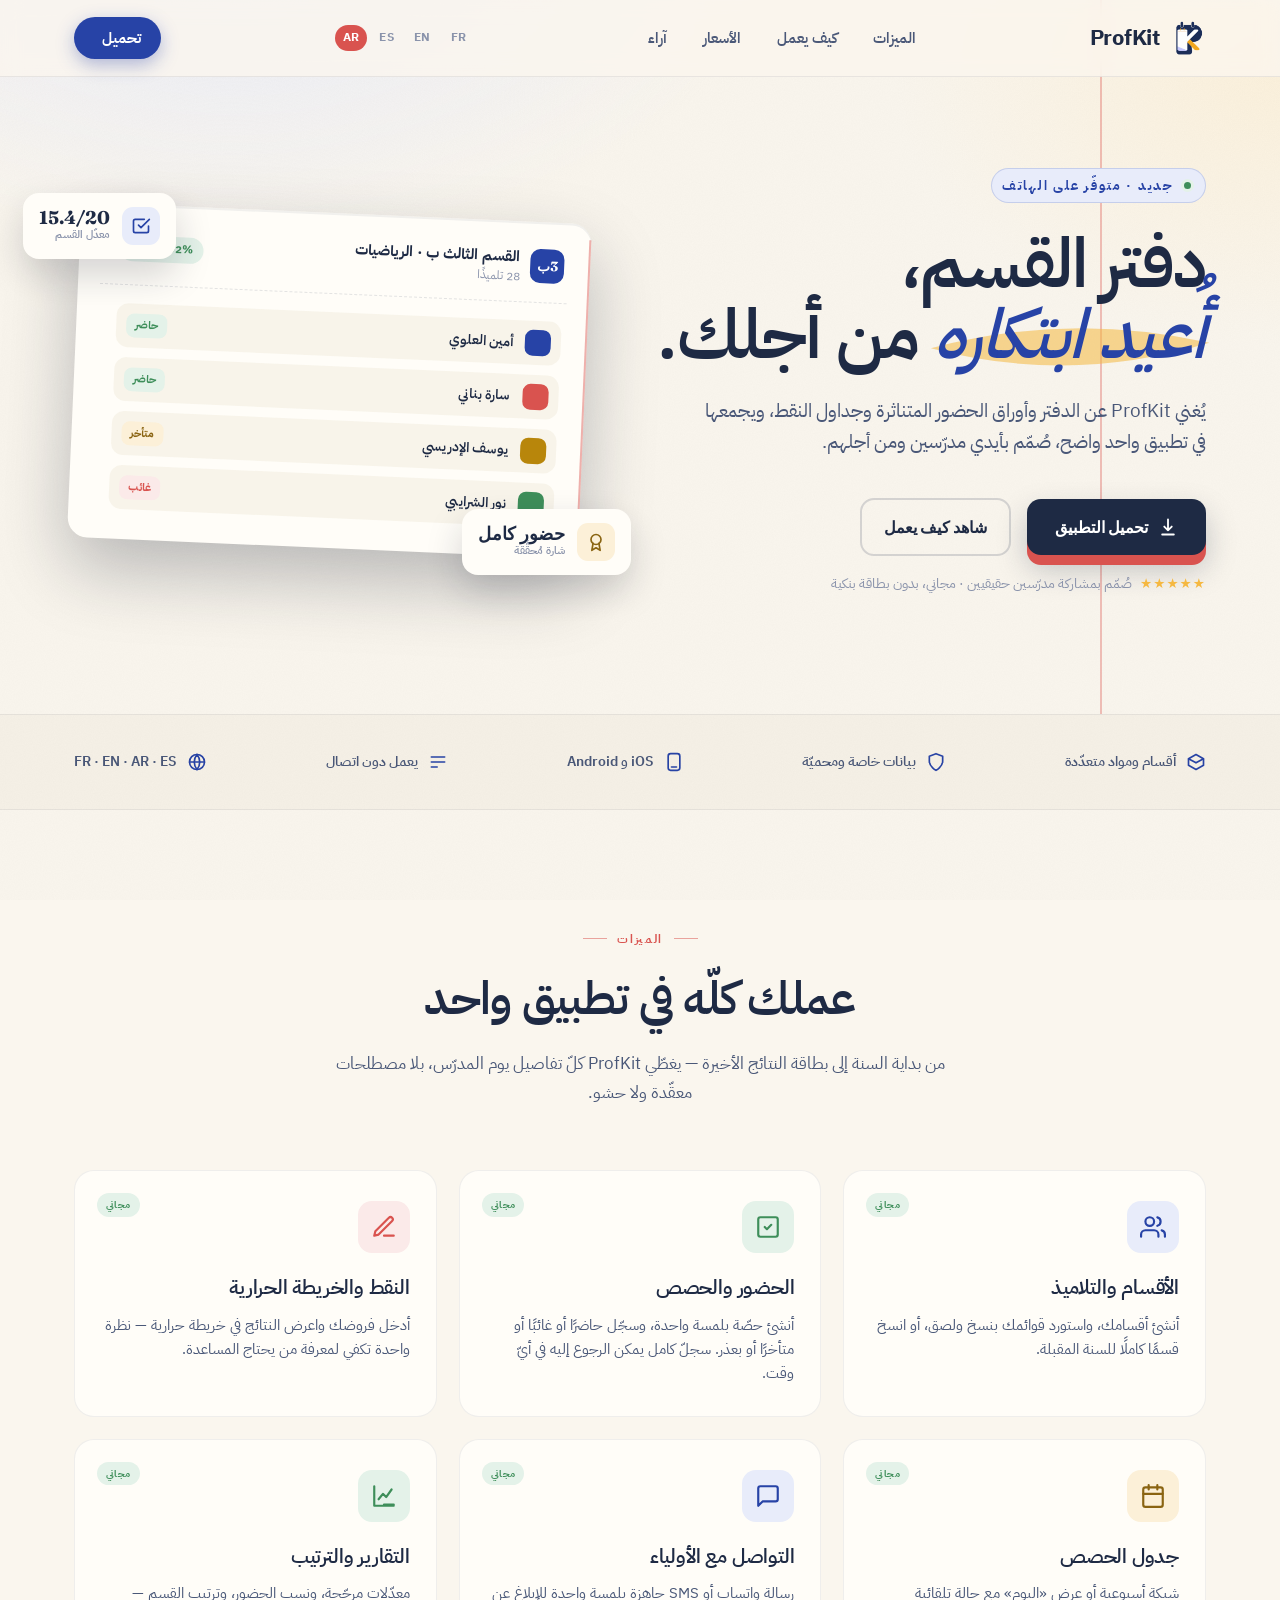
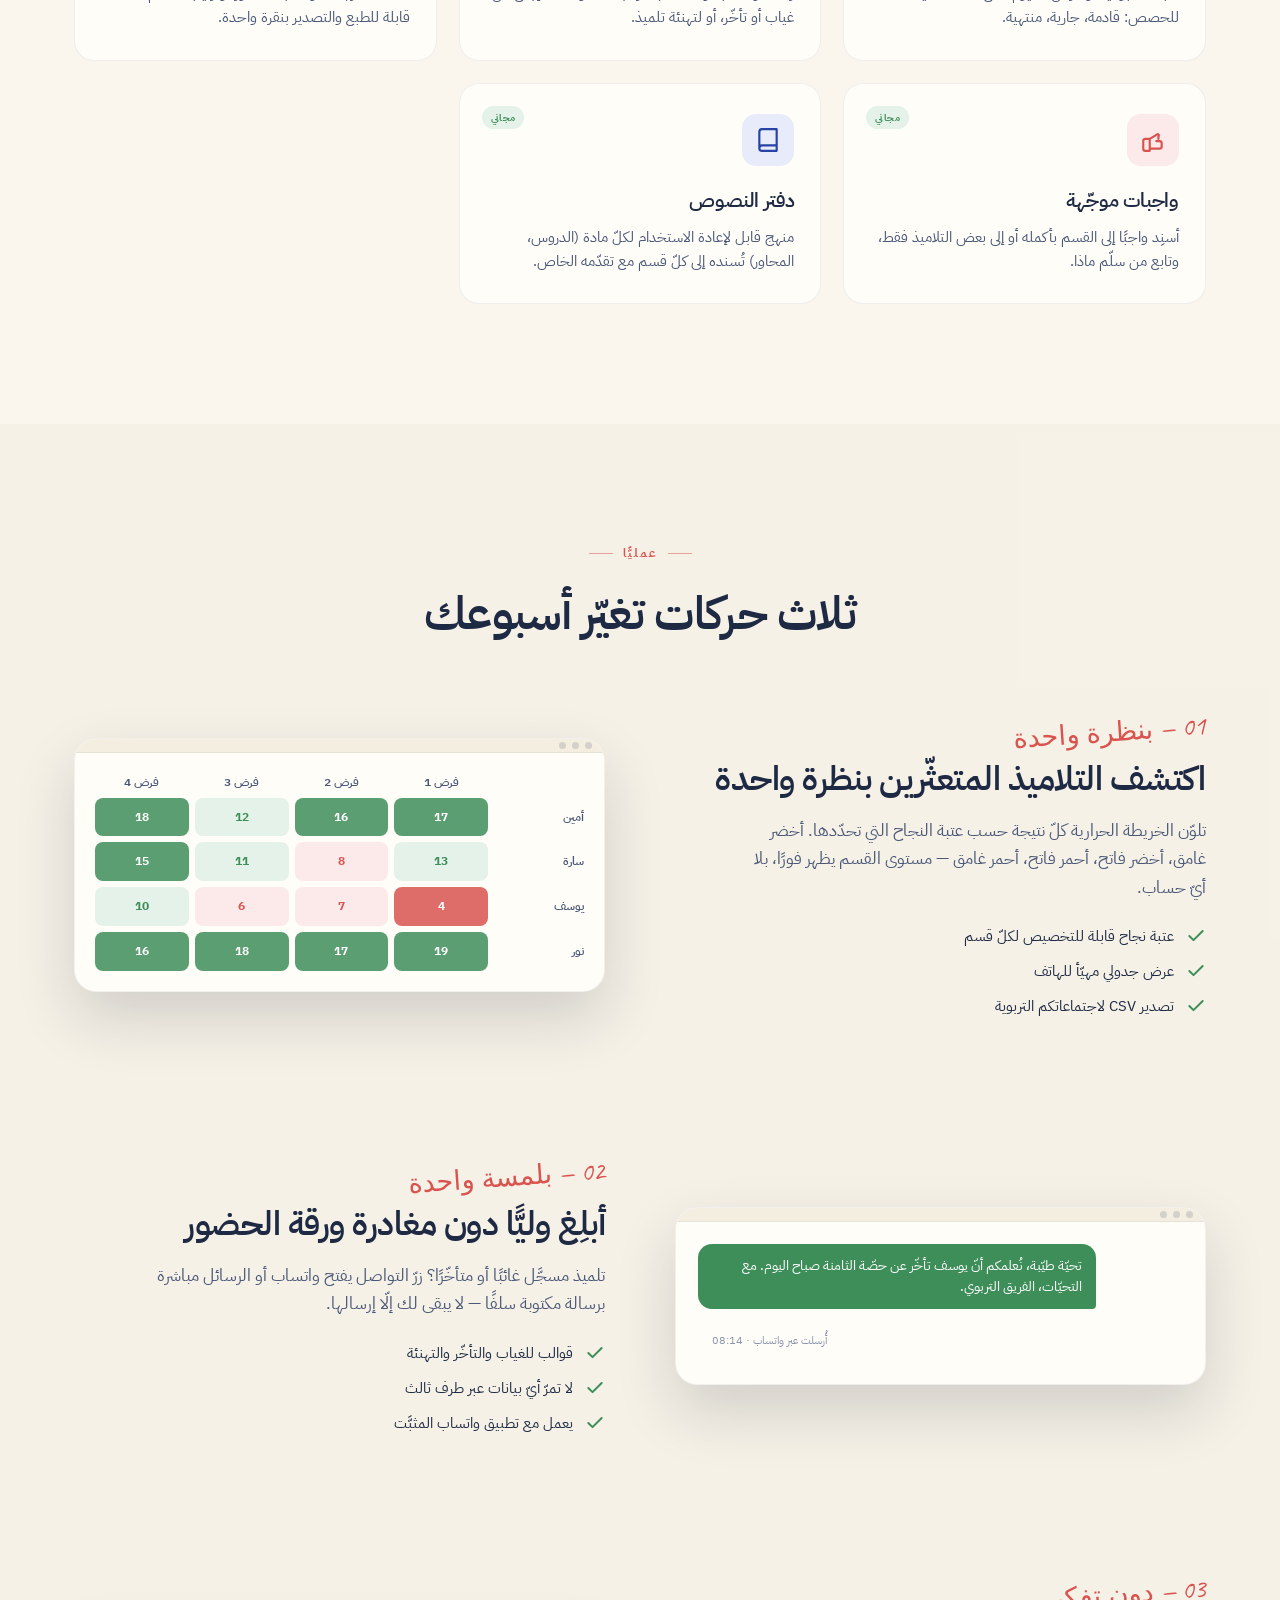
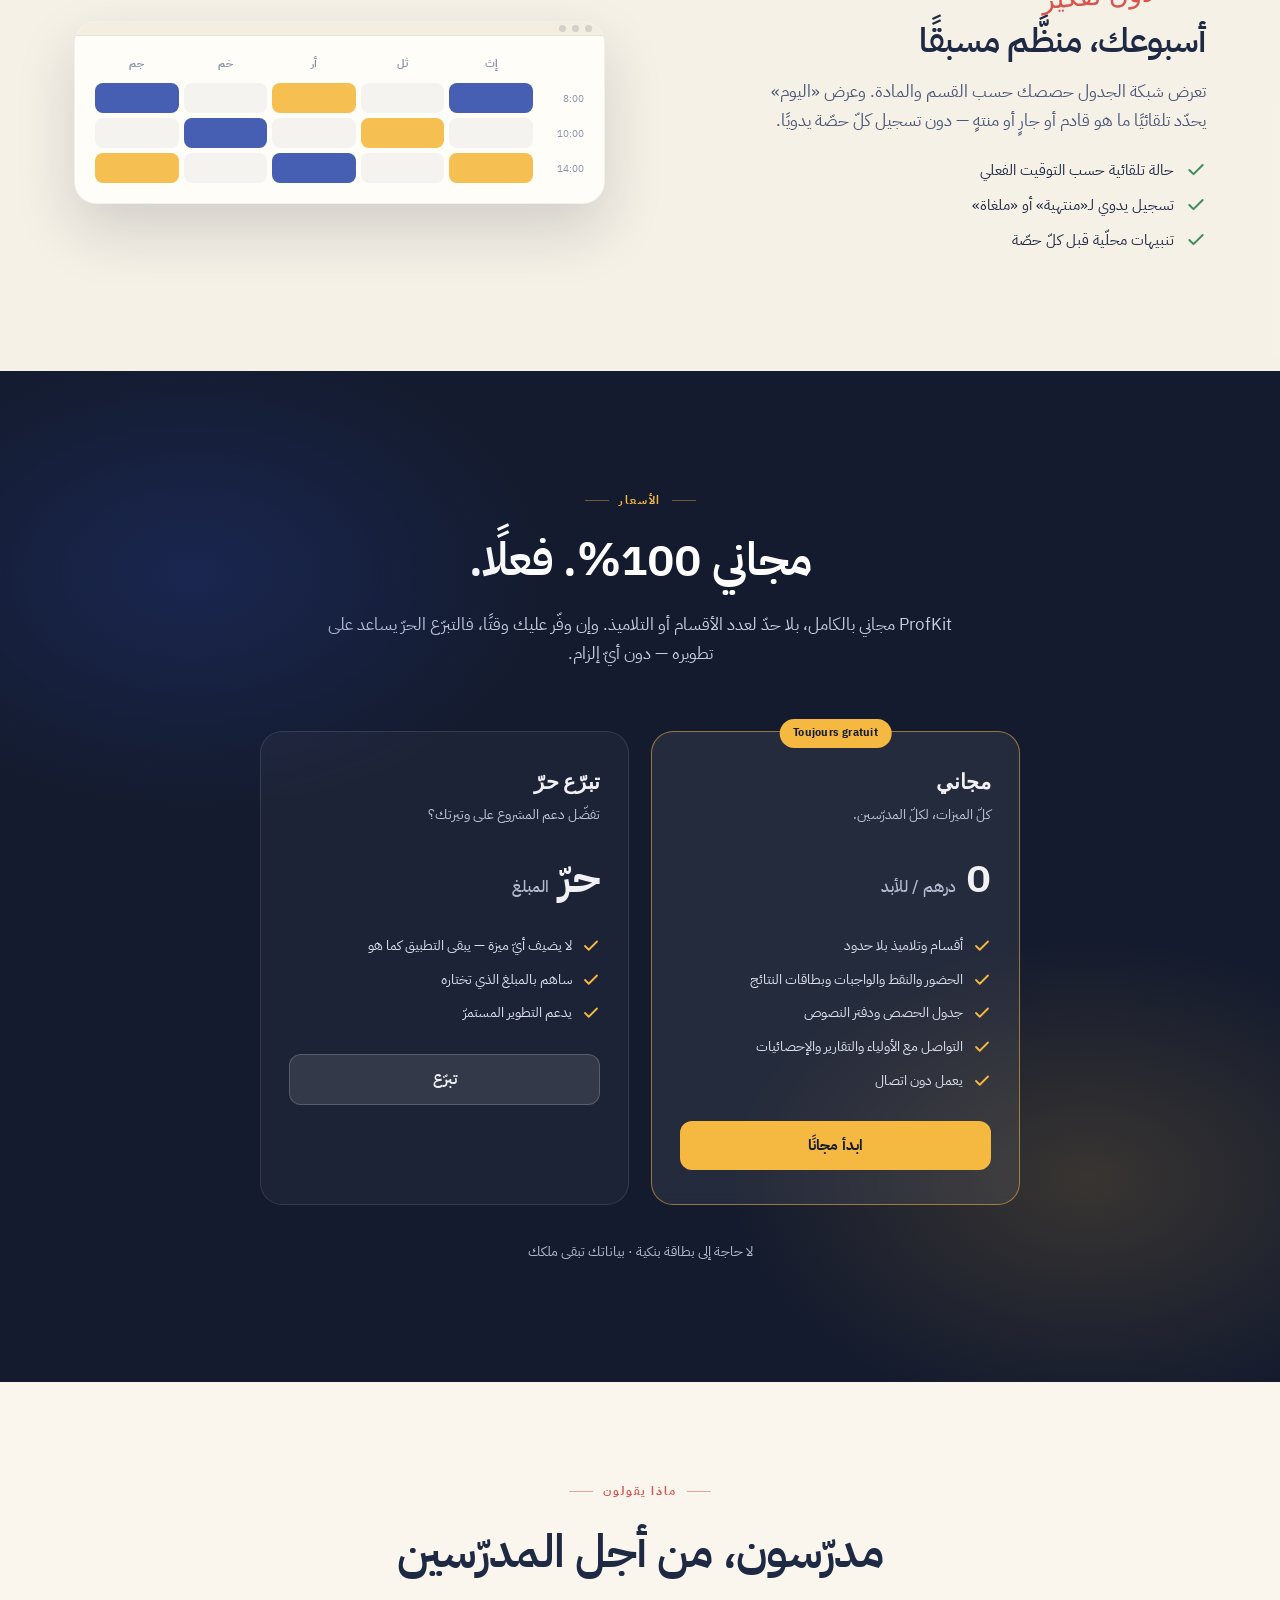
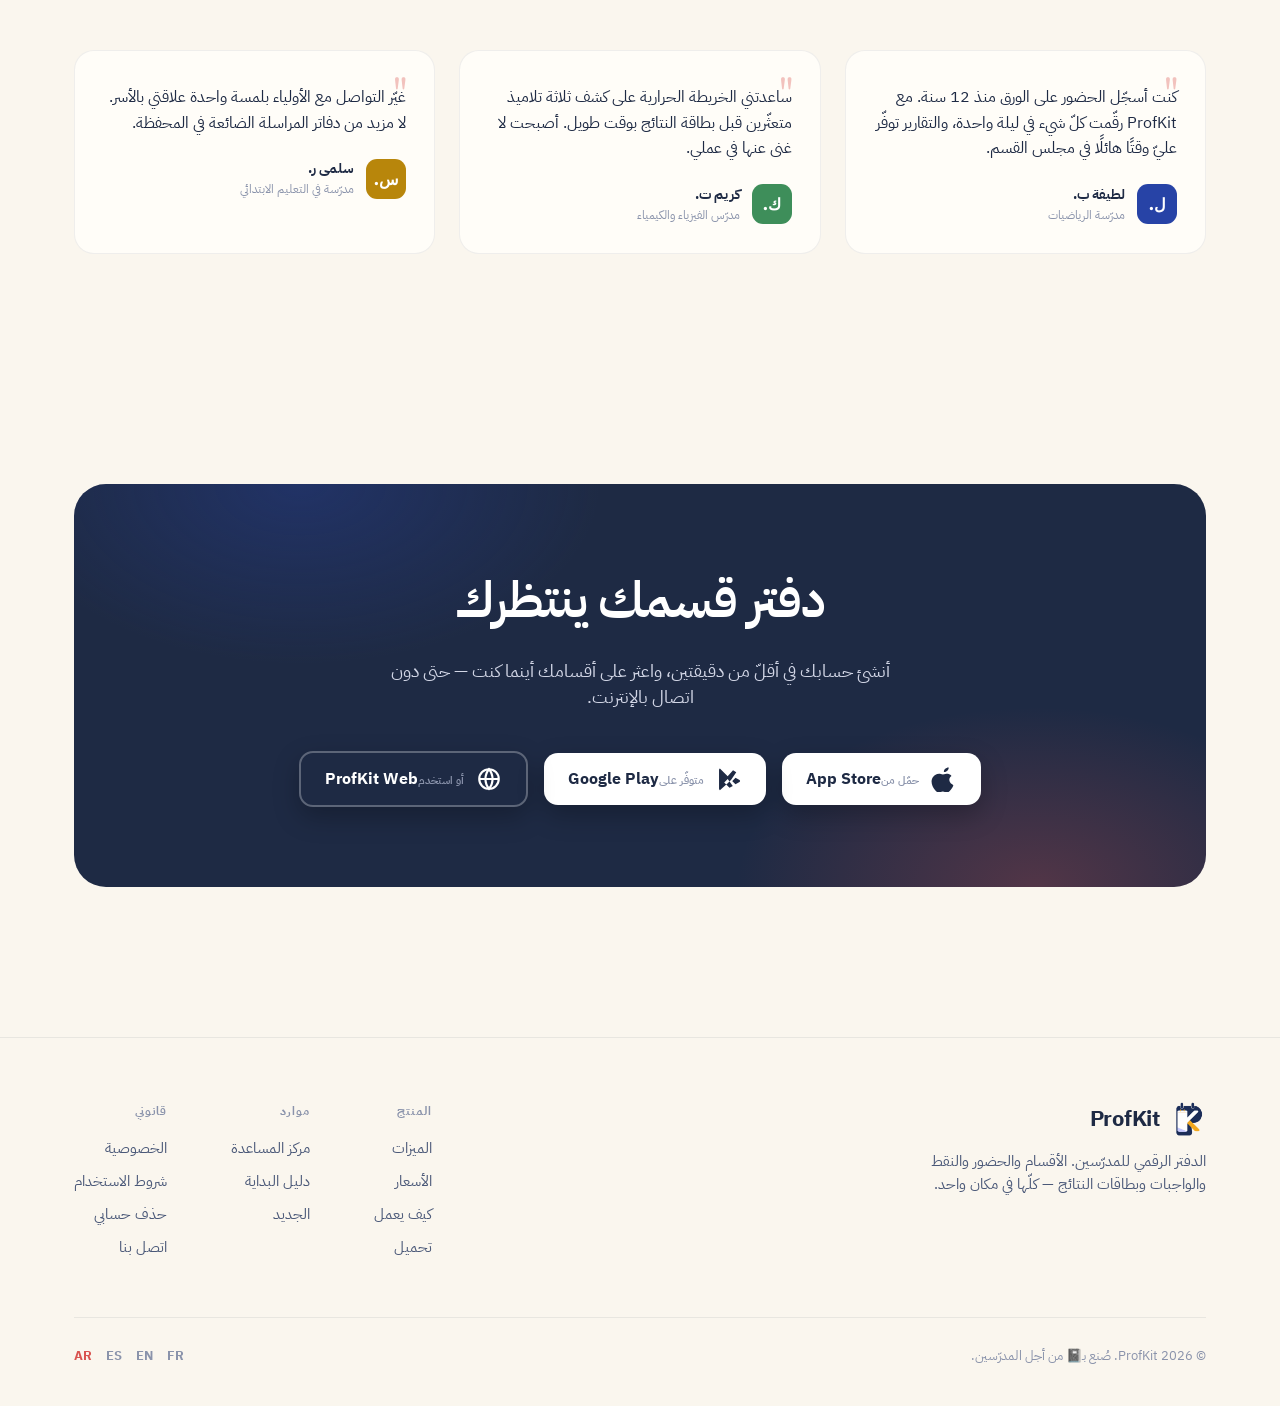
==== commit f8b5812c: "Sélecteur de langue aussi dans l'en-tête Il n'existait qu'en pied de page : il fallait parcourir tou" ====
--- a/ar/index.html
+++ b/ar/index.html
@@ -92,6 +92,17 @@
 }
 .nav-cta:hover{ transform: translateY(-2px); box-shadow: 0 10px 24px rgb(var(--pen) / .42); }
 .nav-toggle{ display:none; }
+/* Sélecteur de langue de l'en-tête. Délibérément hors de .nav-links, qui
+   passe en display:none sous 980px : placé dedans, il disparaîtrait sur
+   téléphone, c'est-à-dire sur la majorité des visites. */
+.nav-langs{ display:flex; align-items:center; gap:4px; }
+.nav-langs a{
+  font-size:.72rem; font-weight:700; letter-spacing:.03em;
+  color: rgb(var(--ink-faint)); padding:4px 8px; border-radius:999px;
+  transition: color .2s ease, background .2s ease;
+}
+.nav-langs a:hover{ color: rgb(var(--ink)); background: rgb(var(--ink) / .07); }
+.nav-langs a[aria-current="page"]{ color:#fff; background: rgb(var(--margin)); }
 
 /* ---------------- Hero ---------------- */
 .hero{
@@ -394,6 +405,11 @@
   .strip .wrap{ justify-content:center; }
 }
 @media (max-width: 620px){
+  /* Sur un écran étroit, l'en-tête tient logo + sélecteur + bouton, mais
+     plus le nom de la marque : le logo le porte déjà. */
+  .brand-name{ display:none; }
+  .nav-langs{ gap:0; }
+  .nav-langs a{ font-size:.66rem; padding:3px 6px; }
   .feat-grid{ grid-template-columns:1fr; }
   .hero{ padding-top:120px; }
   section{ padding:80px 0; }
@@ -435,6 +451,7 @@
       <a href="#tarifs">الأسعار</a>
       <a href="#avis">آراء</a>
     </nav>
+    <div class="nav-langs"><a href="/" hreflang="fr">FR</a><a href="/en/" hreflang="en">EN</a><a href="/es/" hreflang="es">ES</a><a href="/ar/" hreflang="ar" aria-current="page">AR</a></div>
     <a href="#telecharger" class="nav-cta">
       تحميل
       <svg viewBox="0 0 24 24" fill="none"><path d="M12 4v11m0 0-4-4m4 4 4-4M5 19h14" stroke="currentColor" stroke-width="2" stroke-linecap="round" stroke-linejoin="round"/></svg>
